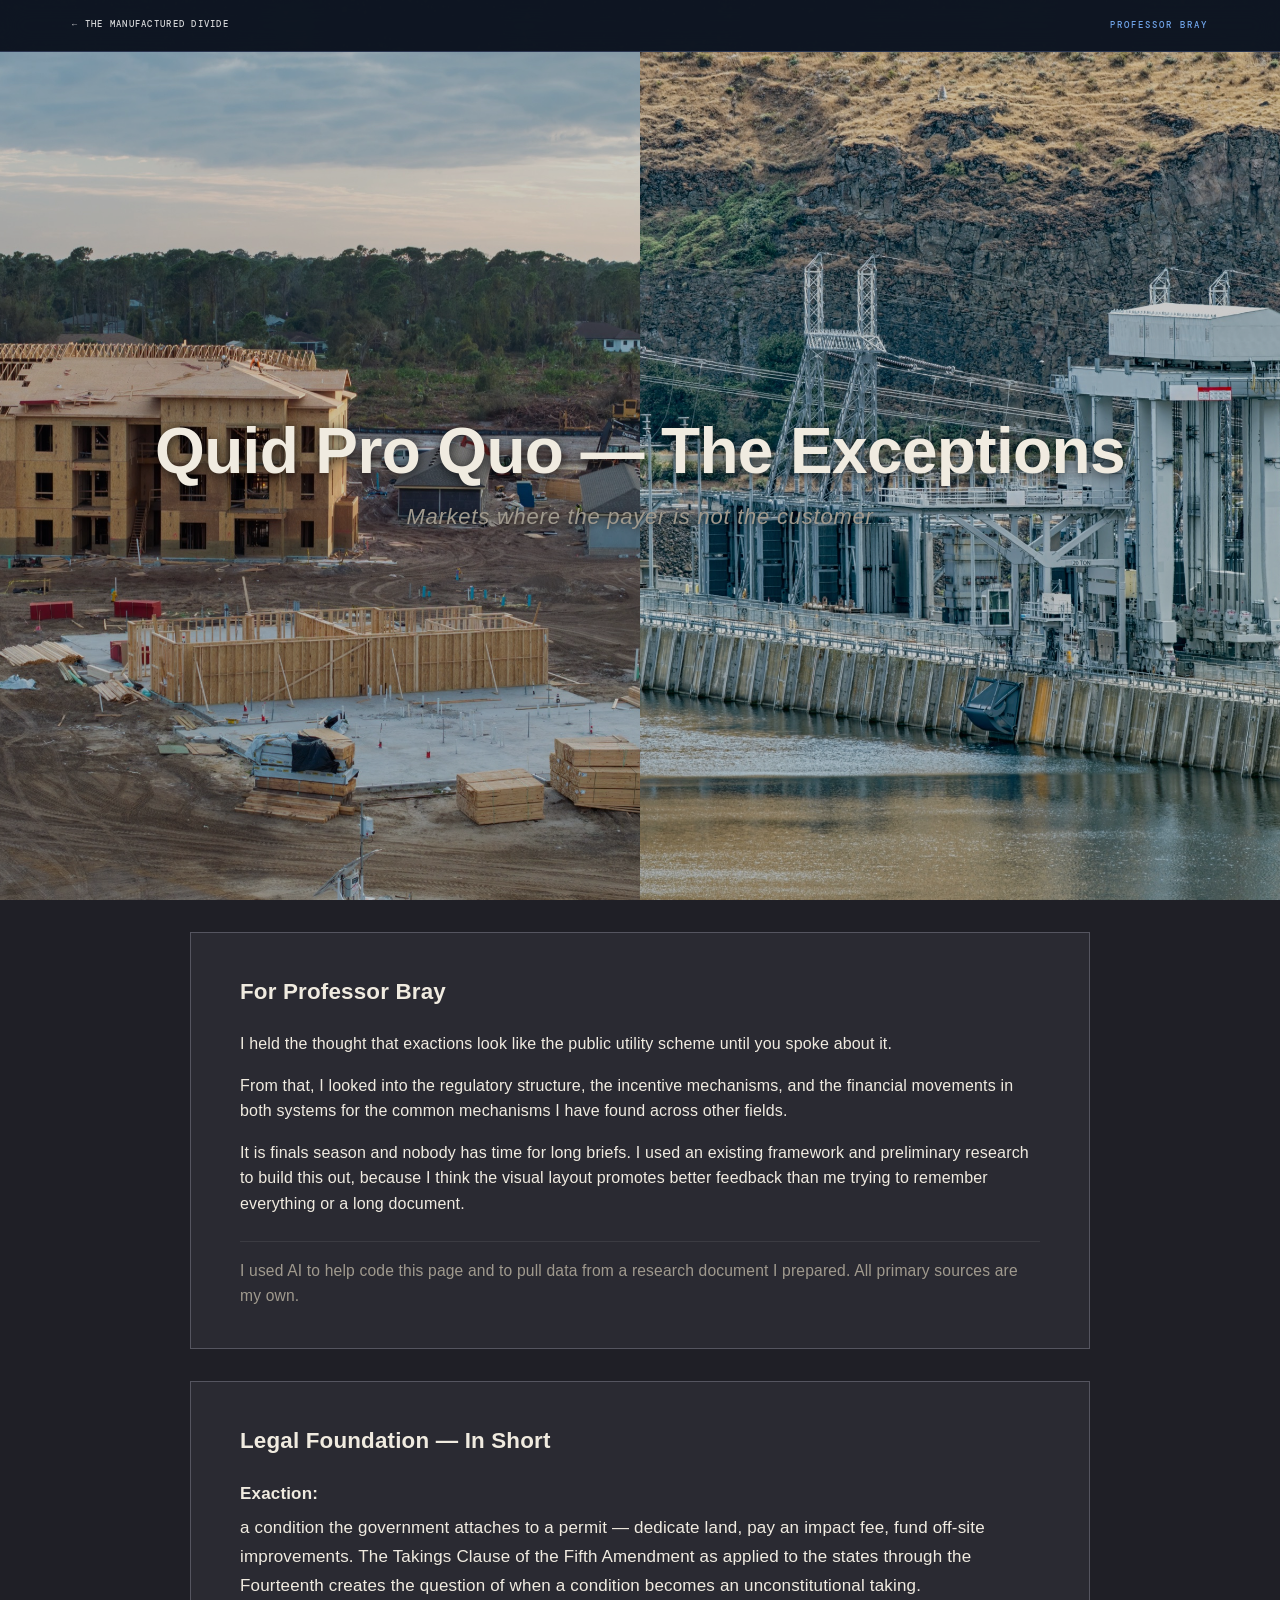
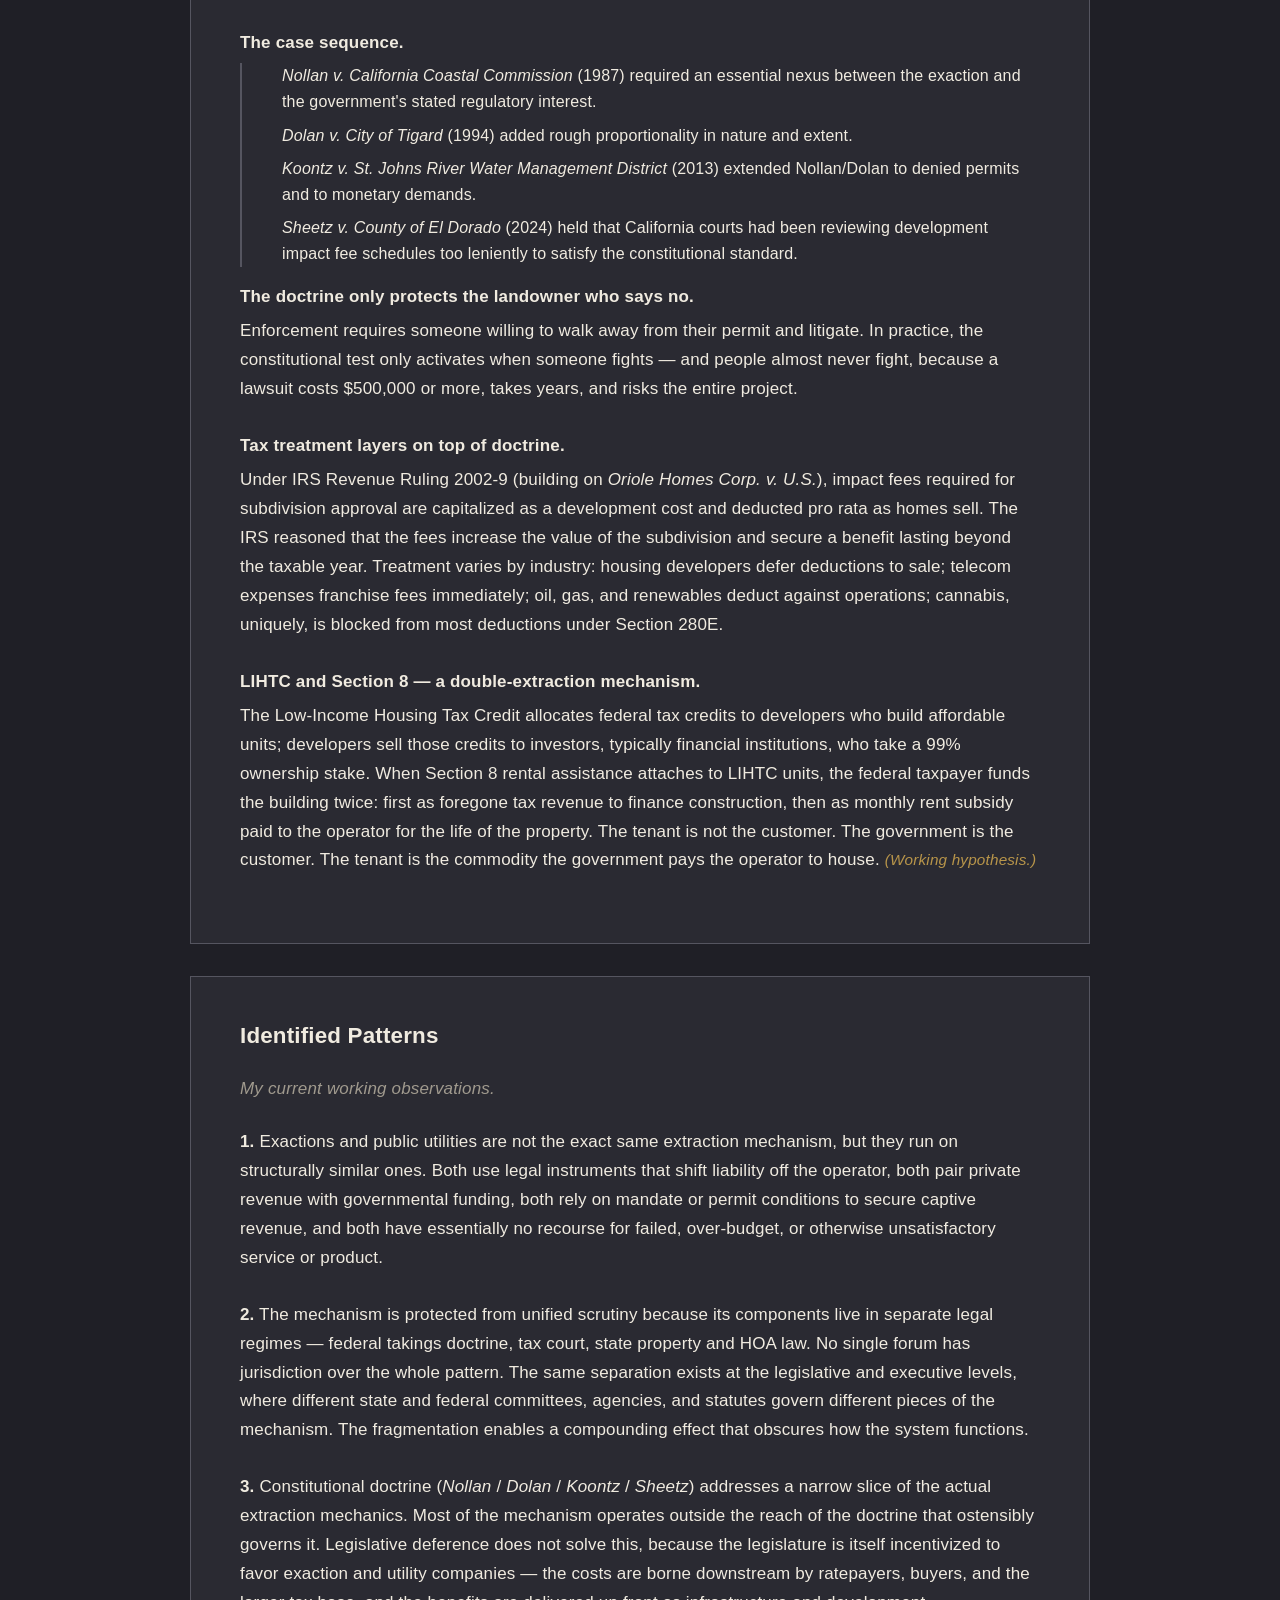
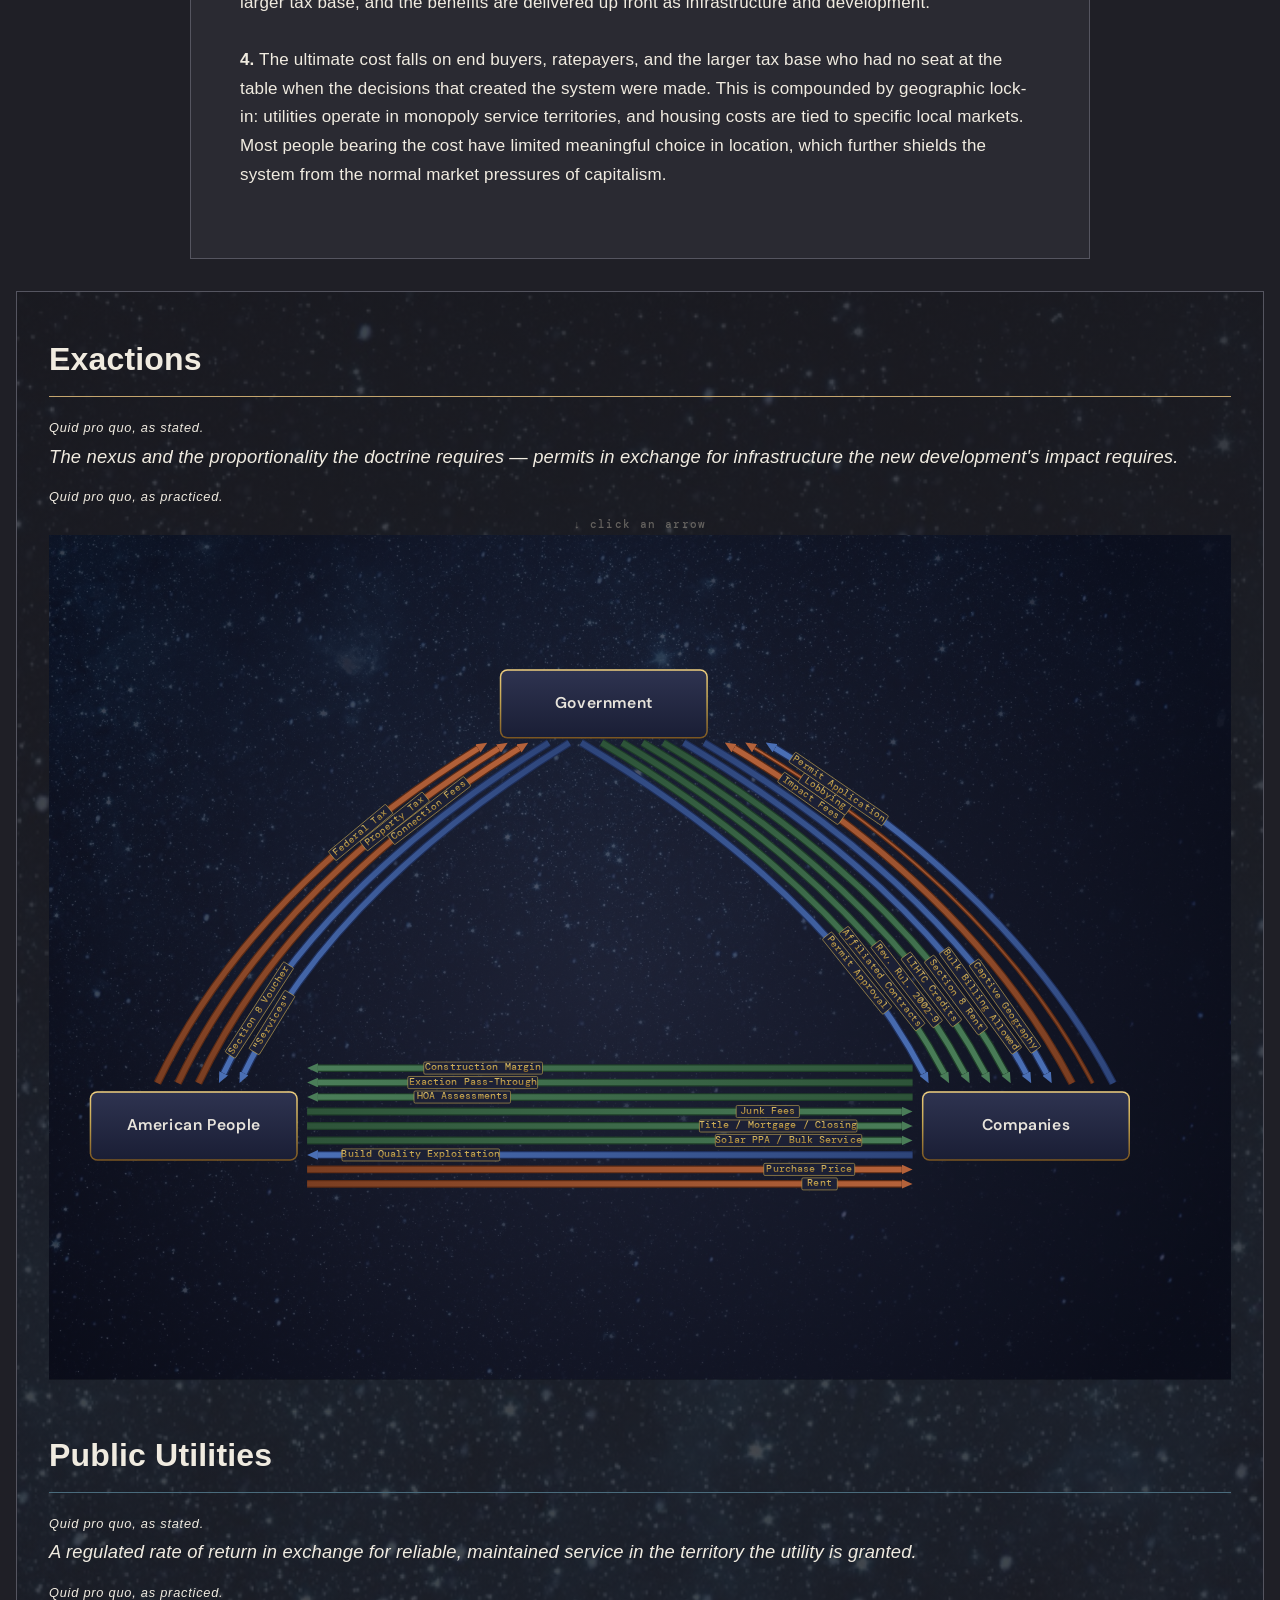
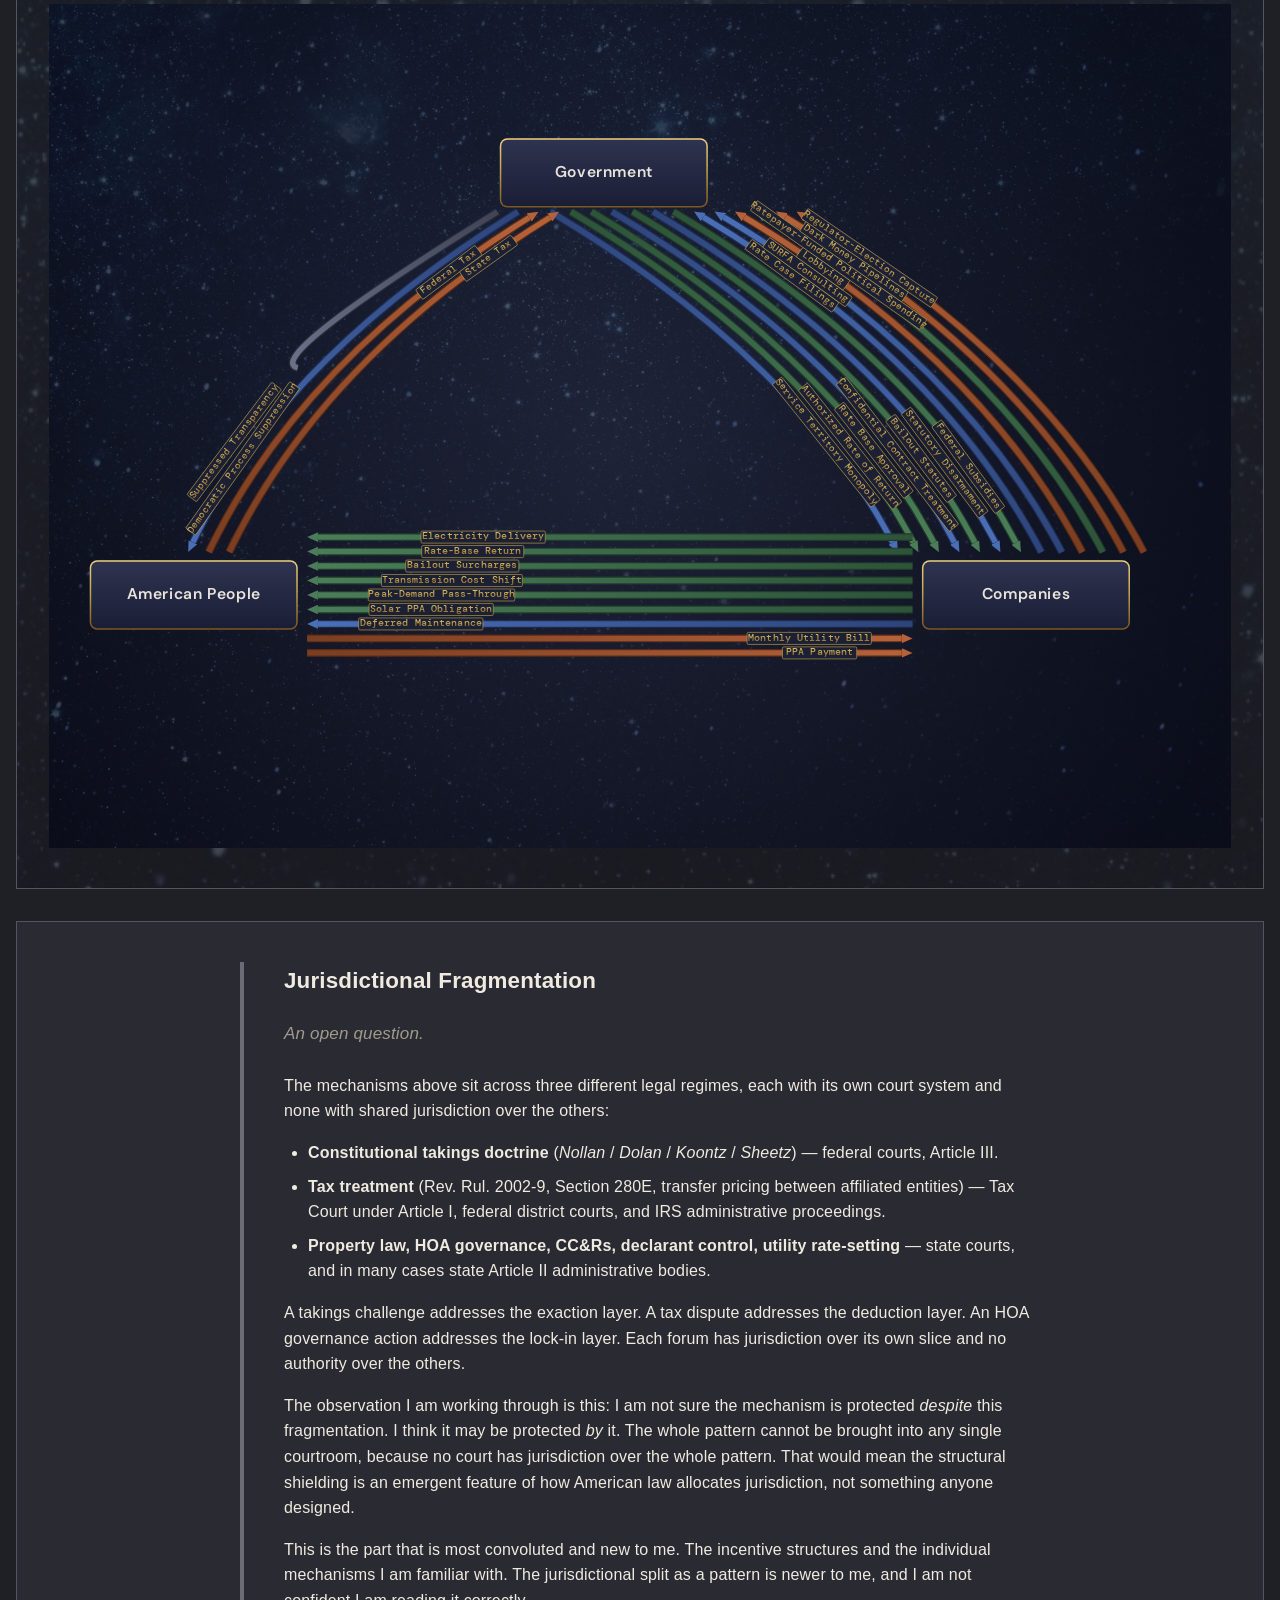
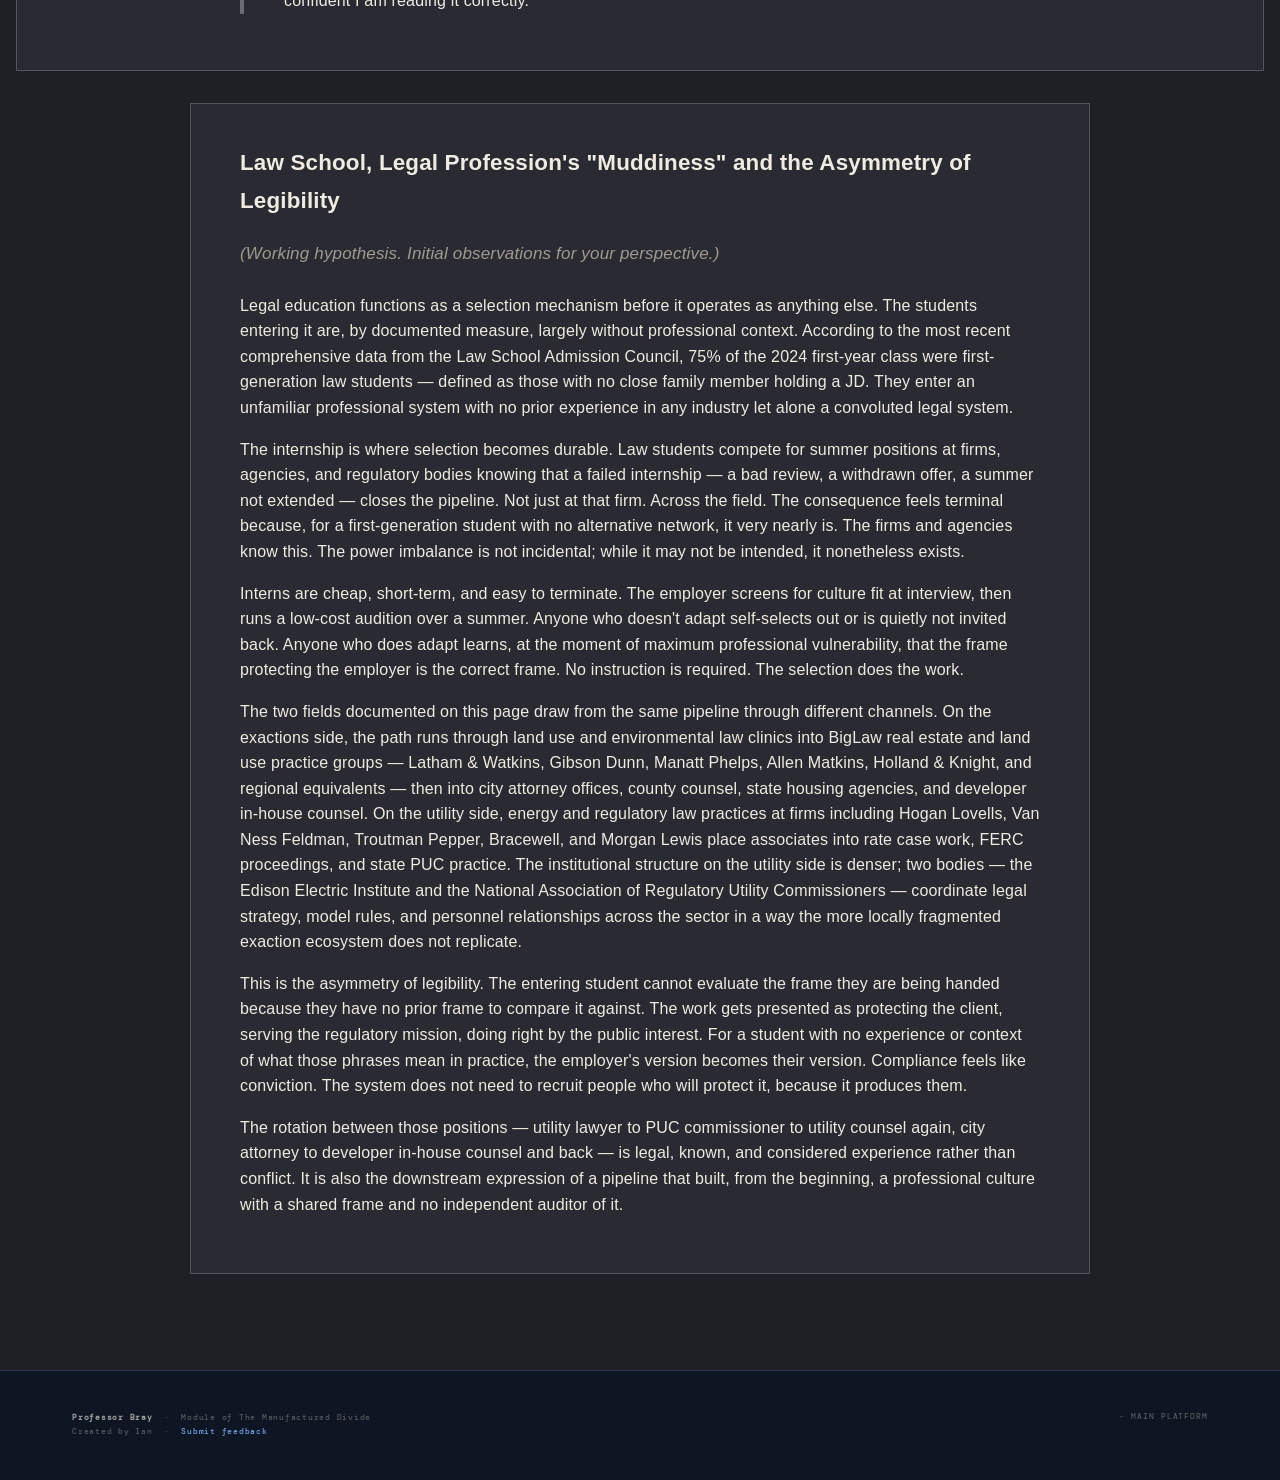
==== professor-bray/index.html @ 2cbbb6ec "Add click hint label and fade-in animation on panel reveal" ====
<!DOCTYPE html>
<html lang="en">
<head>
<meta charset="UTF-8">
<meta name="viewport" content="width=device-width, initial-scale=1.0">
<title>Professor Bray — The Manufactured Divide</title>
<link href="https://fonts.googleapis.com/css2?family=Playfair+Display:ital,wght@0,700;0,900;1,700&family=Cormorant+Garamond:ital,wght@0,300;0,400;1,300;1,400;1,500&family=DM+Mono:wght@400;500&family=DM+Sans:wght@300;400;500;600&display=swap" rel="stylesheet">
<style>
:root {
  --bg-dark:     #0f1623;
  --border-dark: #2a3550;
  --bg-light:    #f4f1ec;
  --ink-dark:    #e8e4dc;
  --ink-dark-2:  rgba(232,228,220,0.65);
  --ink-dark-3:  rgba(232,228,220,0.32);
  --ink:         #1c1f2e;
  --ink-3:       #7a7e8a;
  --acc-lt:      #6fa3e8;
  --accent:      #2d5fa6;
  --sans:        'DM Sans', sans-serif;
  --serif:       'Playfair Display', Georgia, serif;
  --mono:        'DM Mono', monospace;

  /* Page */
  --bg-page: #1F1F26;
  --bg-panel: #2A2A32;
  --border-scaffold: #555560;

  /* Typography */
  --text-body: #F0EBE0;
  --text-muted: #A09A8E;

  /* Stream accents */
  --accent-exaction: #C4A56E;
  --accent-utility: #4A6B7C;

  /* Flag colors */
  --flag-hypothesis: #B8954A;
  --flag-research: #8B4A3C;

  /* Hero overlay */
  --hero-overlay: rgba(0, 0, 0, 0.20);
}
*, *::before, *::after { box-sizing: border-box; margin: 0; padding: 0; }
html { scroll-behavior: smooth; }
body { background: var(--bg-light); color: var(--ink); font-family: var(--sans); font-size: 17px; line-height: 1.65; overflow-x: hidden; }
body {
  background-color: var(--bg-page);
  background-image:
    linear-gradient(rgba(31,31,38,0.88), rgba(31,31,38,0.88)),
    url('../assets/bg-site.jpeg');
  background-size: cover;
  background-position: center top;
  background-attachment: fixed;
  color: var(--text-body);
  font-family: -apple-system, BlinkMacSystemFont, "Segoe UI", "Helvetica Neue", Arial, sans-serif;
  line-height: 1.7;
  letter-spacing: 0.01em;
  font-weight: 450;
}

nav {
  position: fixed; top: 0; left: 0; right: 0; z-index: 900;
  height: 52px; background: rgba(15,22,35,0.97);
  backdrop-filter: blur(12px); border-bottom: 1px solid var(--border-dark);
  display: flex; align-items: center;
}
.nav-inner {
  width: 100%; max-width: 1200px; margin: 0 auto; padding: 0 2rem;
  display: flex; align-items: center; justify-content: space-between; gap: 1rem;
}
.nav-back {
  font-family: var(--mono); font-size: 8.5px; letter-spacing: 0.15em;
  text-transform: uppercase; color: rgba(255,255,255,0.82); text-decoration: none;
  transition: color 0.2s; white-space: nowrap; flex-shrink: 0;
}
.nav-back:hover { color: var(--ink-dark); }
.nav-brand {
  font-family: var(--mono); font-size: 9px; letter-spacing: 0.22em;
  text-transform: uppercase; color: var(--acc-lt); white-space: nowrap;
}

footer { background: var(--bg-dark); border-top: 1px solid var(--border-dark); padding: 2.5rem 0; }
.footer-inner {
  max-width: 1200px; margin: 0 auto; padding: 0 2rem;
  display: flex; justify-content: space-between; align-items: flex-start;
  flex-wrap: wrap; gap: 1.5rem;
}
.footer-left p { font-family: var(--mono); font-size: 7.5px; color: var(--ink-dark-3); letter-spacing: 0.1em; line-height: 1.9; }
.footer-left strong { color: var(--ink-dark-2); }
.footer-left a { color: var(--acc-lt); text-decoration: none; }
.footer-left a:hover { text-decoration: underline; }
.footer-right { display: flex; gap: 1.5rem; flex-wrap: wrap; }
.footer-link { font-family: var(--mono); font-size: 7.5px; letter-spacing: 0.12em; text-transform: uppercase; color: var(--ink-dark-3); text-decoration: none; transition: color 0.18s; }
.footer-link:hover { color: var(--ink-dark); }

/* ── HERO ── */
.hero { width: 100%; margin-top: 52px; }
.hero-split { display: flex; flex-direction: row; height: calc(100vh - 52px); position: relative; }
.hero-half {
  flex: 1; position: relative;
  display: flex; align-items: center; justify-content: center;
  overflow: hidden; background-size: cover; background-position: center;
}
.hero-half::before {
  content: ''; position: absolute; inset: 0;
  background: var(--hero-overlay); z-index: 1;
}
.hero-half--exaction { background-image: url('reference/Exaction-web.jpeg'); }
.hero-half--utility  { background-image: url('reference/Utility-web.jpeg'); }
.hero-label {
  position: relative; z-index: 2;
  font-family: var(--serif); font-size: clamp(4rem, 8vw, 7rem);
  font-weight: 700; color: var(--text-body);
  text-shadow: 0 2px 8px rgba(0, 0, 0, 0.6);
}
@media (max-width: 768px) {
  .hero-split { flex-direction: column; height: auto; }
  .hero-half  { height: 50vh; }
  .hero-title-overlay { top: 25%; transform: translateY(-50%); }
  .hero-main-title { font-size: clamp(1.75rem, 7vw, 3rem); }
  .hero-tagline { font-size: 1rem; }
}
.hero-title-overlay {
  position: absolute; top: 50%; left: 0; right: 0;
  transform: translateY(-50%); z-index: 10;
  text-align: center; padding: 0 2rem;
  pointer-events: none;
}
.hero-main-title {
  font-family: -apple-system, BlinkMacSystemFont, "Segoe UI", "Helvetica Neue", Arial, sans-serif;
  font-size: clamp(2.5rem, 5vw, 4.5rem);
  font-weight: 800; color: var(--text-body);
  text-shadow: 0 2px 12px rgba(0,0,0,0.75);
  letter-spacing: -0.01em; line-height: 1.1;
}
.hero-tagline {
  font-style: italic;
  font-size: clamp(1rem, 2vw, 1.375rem);
  color: var(--text-muted);
  letter-spacing: 0.035em; font-weight: 400;
  margin-top: 0.75rem;
  text-shadow: 0 1px 6px rgba(0,0,0,0.6);
}

/* ── PANELS ── */
.panels { padding: 2rem 1rem 4rem; }
.panel {
  max-width: 900px; margin: 0 auto 2rem;
  background: var(--bg-panel); border: 1px solid var(--border-scaffold);
  padding: 2.5rem 2rem;
}
.panel--wide { max-width: 1400px; }
#diagram {
  background-image:
    linear-gradient(rgba(31,31,38,0.82), rgba(31,31,38,0.82)),
    url('../assets/bg-site.jpeg');
  background-size: cover;
  background-position: center;
}
#law-school-split { max-width: 1100px; }
.panel-title {
  font-family: -apple-system, BlinkMacSystemFont, "Segoe UI", "Helvetica Neue", Arial, sans-serif;
  font-size: 1.4rem; font-weight: 700;
  color: var(--text-body); margin-bottom: 1.25rem; text-align: left;
}
.panel-subtitle {
  font-family: -apple-system, BlinkMacSystemFont, "Segoe UI", "Helvetica Neue", Arial, sans-serif;
  font-size: 1.1rem; font-weight: 700;
  color: var(--text-body); margin-bottom: 1rem; text-align: left;
}
.panel-body {
  font-family: var(--sans); font-style: italic;
  color: var(--text-muted); font-size: 0.95rem;
}
.diagram-split { display: flex; flex-direction: column; gap: 2rem; }
.diagram-placeholder {
  flex: 1; border: 1px solid var(--border-scaffold);
  background: rgba(255,255,255,0.03);
  padding: 3rem 1rem;
  display: flex; flex-direction: column;
  align-items: center; justify-content: center;
  text-align: center; gap: 0.75rem;
}
.diagram-label {
  font-family: var(--mono); font-size: 0.8rem;
  letter-spacing: 0.12em; text-transform: uppercase; color: var(--text-muted);
}
.law-split { display: flex; gap: 1.5rem; }
.law-sub-panel { flex: 1; border: 1px solid var(--border-scaffold); padding: 1.5rem; }
.panel-p {
  color: var(--text-body); font-size: 1rem;
  line-height: 1.6; margin-bottom: 1rem;
}
.panel-disclosure {
  color: var(--text-muted); font-size: 0.92em;
  line-height: 1.6; margin-top: 1.5rem;
  padding-top: 1rem; border-top: 1px solid rgba(255, 255, 255, 0.08);
}
.case-sequence {
  margin: 0 0 1rem 1.5rem;
  padding-left: 1rem;
  border-left: 2px solid var(--border-scaffold);
}
.case-sequence p {
  color: var(--text-body); font-size: 1rem;
  line-height: 1.6; margin-bottom: 0.5rem;
}
.case-sequence p:last-child { margin-bottom: 0; }
.hypothesis-flag { color: var(--flag-hypothesis); font-style: italic; font-size: 0.9em; }
#legal-short strong, #working-thesis strong, #jurisdictional-fragmentation strong { font-weight: 600; }
:is(#legal-short, #working-thesis) .lead-in { margin-bottom: 0.35rem; }
:is(#legal-short, #working-thesis) .continuation { margin-bottom: 1.75rem; }
.subtitle { font-style: italic; color: var(--text-muted); margin-bottom: 1.5rem; }
.numbered-point { margin-bottom: 1.75rem; }
.panel-list { margin: 0 0 1rem; padding-left: 1.5rem; list-style: disc; }
.panel-list li { color: var(--text-body); font-size: 1rem; line-height: 1.6; margin-bottom: 0.5rem; }
.panel-list li:last-child { margin-bottom: 0; }
.frag-col {
  max-width: 800px; margin: 0 auto;
  border-left: 4px solid #6B6B75; padding-left: 2.5rem;
}
:is(#bray-statement, #legal-short, #working-thesis, #law-school-combined)
  :is(.panel-title, .panel-p, .panel-disclosure, .case-sequence, .lead-in, .continuation, .subtitle, .numbered-point, .panel-list) {
  max-width: 800px;
  margin-left: auto;
  margin-right: auto;
}
#legal-short .case-sequence { padding-left: 2.5rem; }
@media (max-width: 768px) {
  .panel, .panel--wide { max-width: 100%; margin-left: 1rem; margin-right: 1rem; }
  .diagram-split, .law-split { flex-direction: column; }
}
/* ── EDGE INFO PANEL ── */
#exaction-info-panel {
  display: none;
  opacity: 0;
  transition: opacity 0.32s ease;
  margin-top: 0;
  border-top: 1px solid rgba(196,165,80,0.35);
  background: rgba(10,12,22,0.94);
}
#exaction-info-panel.visible { opacity: 1; }
.diagram-click-hint {
  font-family: var(--mono);
  font-size: 0.7rem;
  letter-spacing: 0.12em;
  color: var(--text-muted);
  text-align: center;
  padding: 0.4rem 0 0.1rem;
  opacity: 0.55;
  transition: opacity 0.4s ease;
  pointer-events: none;
}
.diagram-click-hint.hidden { opacity: 0; }
#exaction-info-tabs {
  display: flex;
  flex-wrap: wrap;
  border-bottom: 1px solid var(--border-scaffold);
  min-height: 38px;
}
.info-tab {
  font-family: var(--mono);
  font-size: 0.68rem;
  letter-spacing: 0.13em;
  text-transform: uppercase;
  color: var(--text-muted);
  background: transparent;
  border: none;
  border-right: 1px solid var(--border-scaffold);
  padding: 0.55rem 1.2rem;
  cursor: pointer;
  transition: color 0.15s, background 0.15s;
  white-space: nowrap;
}
.info-tab:hover { color: var(--text-body); background: rgba(255,255,255,0.04); }
.info-tab.active {
  color: #c4a550;
  background: rgba(196,165,80,0.07);
  box-shadow: inset 0 -2px 0 #c4a550;
}
#exaction-info-body {
  height: 240px;
  overflow-y: auto;
  padding: 1.5rem 2rem;
}
.info-body {
  color: var(--text-body);
  font-size: 0.95rem;
  line-height: 1.75;
  font-family: var(--sans);
}
/* ── DIAGRAM HEADERS ── */
.diagram-block { display: flex; flex-direction: column; }
.diagram-section-heading {
  font-family: -apple-system, BlinkMacSystemFont, "Segoe UI", "Helvetica Neue", Arial, sans-serif;
  font-size: 2rem; font-weight: 800;
  color: var(--text-body); margin-bottom: 0.6rem;
}
.diagram-section-rule {
  height: 1px; border: none; width: 100%; margin-bottom: 1.25rem;
}
.diagram-section-rule--exaction { background: var(--accent-exaction); }
.diagram-section-rule--utility  { background: var(--accent-utility); }
.diagram-hinge-label {
  font-size: 0.8rem; font-style: italic;
  letter-spacing: 0.06em; color: var(--text-body);
}
.diagram-section-subtitle {
  font-style: italic; color: var(--text-body);
  font-size: 1.15rem; line-height: 1.5;
  margin-top: 0.25rem;
}
.diagram-section-subtitle + .diagram-hinge-label { margin-top: 1rem; }
</style>
<link rel="stylesheet" href="exaction-diagram.css">
</head>
<body>

<nav>
  <div class="nav-inner">
    <a href="../index.html" class="nav-back">← The Manufactured Divide</a>
    <span class="nav-brand">Professor Bray</span>
  </div>
</nav>

<section class="hero" aria-label="Professor Bray module introduction">
  <div class="hero-split">
    <div class="hero-half hero-half--exaction"></div>
    <div class="hero-half hero-half--utility"></div>
    <div class="hero-title-overlay">
      <h1 class="hero-main-title">Quid Pro Quo — The Exceptions</h1>
      <p class="hero-tagline">Markets where the payer is not the customer</p>
    </div>
  </div>
</section>

<main class="panels">

  <section id="bray-statement" class="panel">
    <h2 class="panel-title">For Professor Bray</h2>
    <p class="panel-p">I held the thought that exactions look like the public utility scheme until you spoke about it.</p>
    <p class="panel-p">From that, I looked into the regulatory structure, the incentive mechanisms, and the financial movements in both systems for the common mechanisms I have found across other fields.</p>
    <p class="panel-p">It is finals season and nobody has time for long briefs. I used an existing framework and preliminary research to build this out, because I think the visual layout promotes better feedback than me trying to remember everything or a long document.</p>
    <p class="panel-disclosure">I used AI to help code this page and to pull data from a research document I prepared. All primary sources are my own.</p>
  </section>

  <section id="legal-short" class="panel">
    <h2 class="panel-title">Legal Foundation — In Short</h2>

    <p class="lead-in"><strong>Exaction:</strong></p>
    <p class="continuation">a condition the government attaches to a permit — dedicate land, pay an impact fee, fund off-site improvements. The Takings Clause of the Fifth Amendment as applied to the states through the Fourteenth creates the question of when a condition becomes an unconstitutional taking.</p>

    <p class="lead-in"><strong>The case sequence.</strong></p>
    <div class="case-sequence">
      <p><em>Nollan v. California Coastal Commission</em> (1987) required an essential nexus between the exaction and the government's stated regulatory interest.</p>
      <p><em>Dolan v. City of Tigard</em> (1994) added rough proportionality in nature and extent.</p>
      <p><em>Koontz v. St. Johns River Water Management District</em> (2013) extended Nollan/Dolan to denied permits and to monetary demands.</p>
      <p><em>Sheetz v. County of El Dorado</em> (2024) held that California courts had been reviewing development impact fee schedules too leniently to satisfy the constitutional standard.</p>
    </div>

    <p class="lead-in"><strong>The doctrine only protects the landowner who says no.</strong></p>
    <p class="continuation">Enforcement requires someone willing to walk away from their permit and litigate. In practice, the constitutional test only activates when someone fights — and people almost never fight, because a lawsuit costs $500,000 or more, takes years, and risks the entire project.</p>

    <p class="lead-in"><strong>Tax treatment layers on top of doctrine.</strong></p>
    <p class="continuation">Under IRS Revenue Ruling 2002-9 (building on <em>Oriole Homes Corp. v. U.S.</em>), impact fees required for subdivision approval are capitalized as a development cost and deducted pro rata as homes sell. The IRS reasoned that the fees increase the value of the subdivision and secure a benefit lasting beyond the taxable year. Treatment varies by industry: housing developers defer deductions to sale; telecom expenses franchise fees immediately; oil, gas, and renewables deduct against operations; cannabis, uniquely, is blocked from most deductions under Section 280E.</p>

    <p class="lead-in"><strong>LIHTC and Section 8 — a double-extraction mechanism.</strong></p>
    <p class="continuation">The Low-Income Housing Tax Credit allocates federal tax credits to developers who build affordable units; developers sell those credits to investors, typically financial institutions, who take a 99% ownership stake. When Section 8 rental assistance attaches to LIHTC units, the federal taxpayer funds the building twice: first as foregone tax revenue to finance construction, then as monthly rent subsidy paid to the operator for the life of the property. The tenant is not the customer. The government is the customer. The tenant is the commodity the government pays the operator to house.&nbsp;<span class="hypothesis-flag">(Working hypothesis.)</span></p>

  </section>

  <section id="working-thesis" class="panel">
    <h2 class="panel-title">Identified Patterns</h2>
    <p class="subtitle">My current working observations.</p>

    <p class="numbered-point"><strong>1.</strong> Exactions and public utilities are not the exact same extraction mechanism, but they run on structurally similar ones. Both use legal instruments that shift liability off the operator, both pair private revenue with governmental funding, both rely on mandate or permit conditions to secure captive revenue, and both have essentially no recourse for failed, over-budget, or otherwise unsatisfactory service or product.</p>

    <p class="numbered-point"><strong>2.</strong> The mechanism is protected from unified scrutiny because its components live in separate legal regimes — federal takings doctrine, tax court, state property and HOA law. No single forum has jurisdiction over the whole pattern. The same separation exists at the legislative and executive levels, where different state and federal committees, agencies, and statutes govern different pieces of the mechanism. The fragmentation enables a compounding effect that obscures how the system functions.</p>

    <p class="numbered-point"><strong>3.</strong> Constitutional doctrine (<em>Nollan</em> / <em>Dolan</em> / <em>Koontz</em> / <em>Sheetz</em>) addresses a narrow slice of the actual extraction mechanics. Most of the mechanism operates outside the reach of the doctrine that ostensibly governs it. Legislative deference does not solve this, because the legislature is itself incentivized to favor exaction and utility companies — the costs are borne downstream by ratepayers, buyers, and the larger tax base, and the benefits are delivered up front as infrastructure and development.</p>

    <p class="numbered-point"><strong>4.</strong> The ultimate cost falls on end buyers, ratepayers, and the larger tax base who had no seat at the table when the decisions that created the system were made. This is compounded by geographic lock-in: utilities operate in monopoly service territories, and housing costs are tied to specific local markets. Most people bearing the cost have limited meaningful choice in location, which further shields the system from the normal market pressures of capitalism.</p>
  </section>

  <section id="diagram" class="panel panel--wide">
    <div class="diagram-block">
      <h2 class="diagram-section-heading">Exactions</h2>
      <div class="diagram-section-rule diagram-section-rule--exaction"></div>
      <p class="diagram-hinge-label">Quid pro quo, as stated.</p>
      <p class="diagram-section-subtitle">The nexus and the proportionality the doctrine requires — permits in exchange for infrastructure the new development's impact requires.</p>
      <p class="diagram-hinge-label">Quid pro quo, as practiced.</p>
      <p id="exaction-hint" class="diagram-click-hint">↓ click an arrow</p>
      <div style="padding:0;">
        <div id="exaction-diagram-v2"></div>
        <div id="exaction-info-panel">
          <div id="exaction-info-tabs"></div>
          <div id="exaction-info-body"></div>
        </div>
      </div>
    </div>
    <div class="diagram-block" style="margin-top:3rem;">
      <h2 class="diagram-section-heading">Public Utilities</h2>
      <div class="diagram-section-rule diagram-section-rule--utility"></div>
      <p class="diagram-hinge-label">Quid pro quo, as stated.</p>
      <p class="diagram-section-subtitle">A regulated rate of return in exchange for reliable, maintained service in the territory the utility is granted.</p>
      <p class="diagram-hinge-label">Quid pro quo, as practiced.</p>
      <div id="utility-diagram"></div>
    </div>
  </section>


  <section id="jurisdictional-fragmentation" class="panel panel--wide">
    <div class="frag-col">
      <h2 class="panel-title">Jurisdictional Fragmentation</h2>
      <p class="subtitle">An open question.</p>
      <p class="panel-p">The mechanisms above sit across three different legal regimes, each with its own court system and none with shared jurisdiction over the others:</p>
      <ul class="panel-list">
        <li><strong>Constitutional takings doctrine</strong> (<em>Nollan</em> / <em>Dolan</em> / <em>Koontz</em> / <em>Sheetz</em>) — federal courts, Article III.</li>
        <li><strong>Tax treatment</strong> (Rev. Rul. 2002-9, Section 280E, transfer pricing between affiliated entities) — Tax Court under Article I, federal district courts, and IRS administrative proceedings.</li>
        <li><strong>Property law, HOA governance, CC&Rs, declarant control, utility rate-setting</strong> — state courts, and in many cases state Article II administrative bodies.</li>
      </ul>
      <p class="panel-p">A takings challenge addresses the exaction layer. A tax dispute addresses the deduction layer. An HOA governance action addresses the lock-in layer. Each forum has jurisdiction over its own slice and no authority over the others.</p>
      <p class="panel-p">The observation I am working through is this: I am not sure the mechanism is protected <em>despite</em> this fragmentation. I think it may be protected <em>by</em> it. The whole pattern cannot be brought into any single courtroom, because no court has jurisdiction over the whole pattern. That would mean the structural shielding is an emergent feature of how American law allocates jurisdiction, not something anyone designed.</p>
      <p class="panel-p">This is the part that is most convoluted and new to me. The incentive structures and the individual mechanisms I am familiar with. The jurisdictional split as a pattern is newer to me, and I am not confident I am reading it correctly.</p>
    </div>
  </section>

  <section id="law-school-combined" class="panel">
    <h2 class="panel-title">Law School, Legal Profession's "Muddiness" and the Asymmetry of Legibility</h2>
    <p class="subtitle">(Working hypothesis. Initial observations for your perspective.)</p>
    <p class="panel-p">Legal education functions as a selection mechanism before it operates as anything else. The students entering it are, by documented measure, largely without professional context. According to the most recent comprehensive data from the Law School Admission Council, 75% of the 2024 first-year class were first-generation law students — defined as those with no close family member holding a JD. They enter an unfamiliar professional system with no prior experience in any industry let alone a convoluted legal system.</p>
    <p class="panel-p">The internship is where selection becomes durable. Law students compete for summer positions at firms, agencies, and regulatory bodies knowing that a failed internship — a bad review, a withdrawn offer, a summer not extended — closes the pipeline. Not just at that firm. Across the field. The consequence feels terminal because, for a first-generation student with no alternative network, it very nearly is. The firms and agencies know this. The power imbalance is not incidental; while it may not be intended, it nonetheless exists.</p>
    <p class="panel-p">Interns are cheap, short-term, and easy to terminate. The employer screens for culture fit at interview, then runs a low-cost audition over a summer. Anyone who doesn't adapt self-selects out or is quietly not invited back. Anyone who does adapt learns, at the moment of maximum professional vulnerability, that the frame protecting the employer is the correct frame. No instruction is required. The selection does the work.</p>
    <p class="panel-p">The two fields documented on this page draw from the same pipeline through different channels. On the exactions side, the path runs through land use and environmental law clinics into BigLaw real estate and land use practice groups — Latham &amp; Watkins, Gibson Dunn, Manatt Phelps, Allen Matkins, Holland &amp; Knight, and regional equivalents — then into city attorney offices, county counsel, state housing agencies, and developer in-house counsel. On the utility side, energy and regulatory law practices at firms including Hogan Lovells, Van Ness Feldman, Troutman Pepper, Bracewell, and Morgan Lewis place associates into rate case work, FERC proceedings, and state PUC practice. The institutional structure on the utility side is denser; two bodies — the Edison Electric Institute and the National Association of Regulatory Utility Commissioners — coordinate legal strategy, model rules, and personnel relationships across the sector in a way the more locally fragmented exaction ecosystem does not replicate.</p>
    <p class="panel-p">This is the asymmetry of legibility. The entering student cannot evaluate the frame they are being handed because they have no prior frame to compare it against. The work gets presented as protecting the client, serving the regulatory mission, doing right by the public interest. For a student with no experience or context of what those phrases mean in practice, the employer's version becomes their version. Compliance feels like conviction. The system does not need to recruit people who will protect it, because it produces them.</p>
    <p class="panel-p">The rotation between those positions — utility lawyer to PUC commissioner to utility counsel again, city attorney to developer in-house counsel and back — is legal, known, and considered experience rather than conflict. It is also the downstream expression of a pipeline that built, from the beginning, a professional culture with a shared frame and no independent auditor of it.</p>
  </section>

</main>

<footer>
  <div class="footer-inner">
    <div class="footer-left">
      <p><strong>Professor Bray</strong> &nbsp;·&nbsp; Module of The Manufactured Divide</p>
      <p>Created by Ian &nbsp;·&nbsp; <a href="https://forms.gle/fLaPAhALSbHqioBa6" target="_blank" rel="noopener">Submit feedback</a></p>
    </div>
    <div class="footer-right">
      <a href="../index.html" class="footer-link">← Main Platform</a>
    </div>
  </div>
</footer>

<script src="exaction-diagram-v2.js" defer></script>
<script src="utility-diagram.js" defer></script>
</body>
</html>
---- professor-bray/exaction-diagram.css ----
#exaction-placeholder {
  padding: 1.5rem 1rem;
  align-items: stretch;
}

#exaction-diagram {
  width: 100%;
  max-width: 1200px;
  margin: 0 auto;
}

#exaction-svg {
  width: 100%;
  height: auto;
  display: block;
}

.exaction-node-rect {
  fill: var(--bg-panel);
  stroke: var(--border-scaffold);
  stroke-width: 1.5;
}

.exaction-node-label {
  font-family: -apple-system, BlinkMacSystemFont, "Segoe UI", "Helvetica Neue", Arial, sans-serif;
  font-weight: 500;
  fill: var(--text-body);
  letter-spacing: 0.01em;
}

.exaction-edges {
  pointer-events: none;
}

.exaction-edge {
  /* per-edge color and stroke-width are set inline by JS */
}

.exaction-labels {
  pointer-events: none;
}

.exaction-label-bg {
  fill: var(--bg-panel);
}

.exaction-edge-label {
  font-family: -apple-system, BlinkMacSystemFont, "Segoe UI", "Helvetica Neue", Arial, sans-serif;
  font-weight: 400;
  fill: var(--text-body);
  letter-spacing: 0.01em;
}
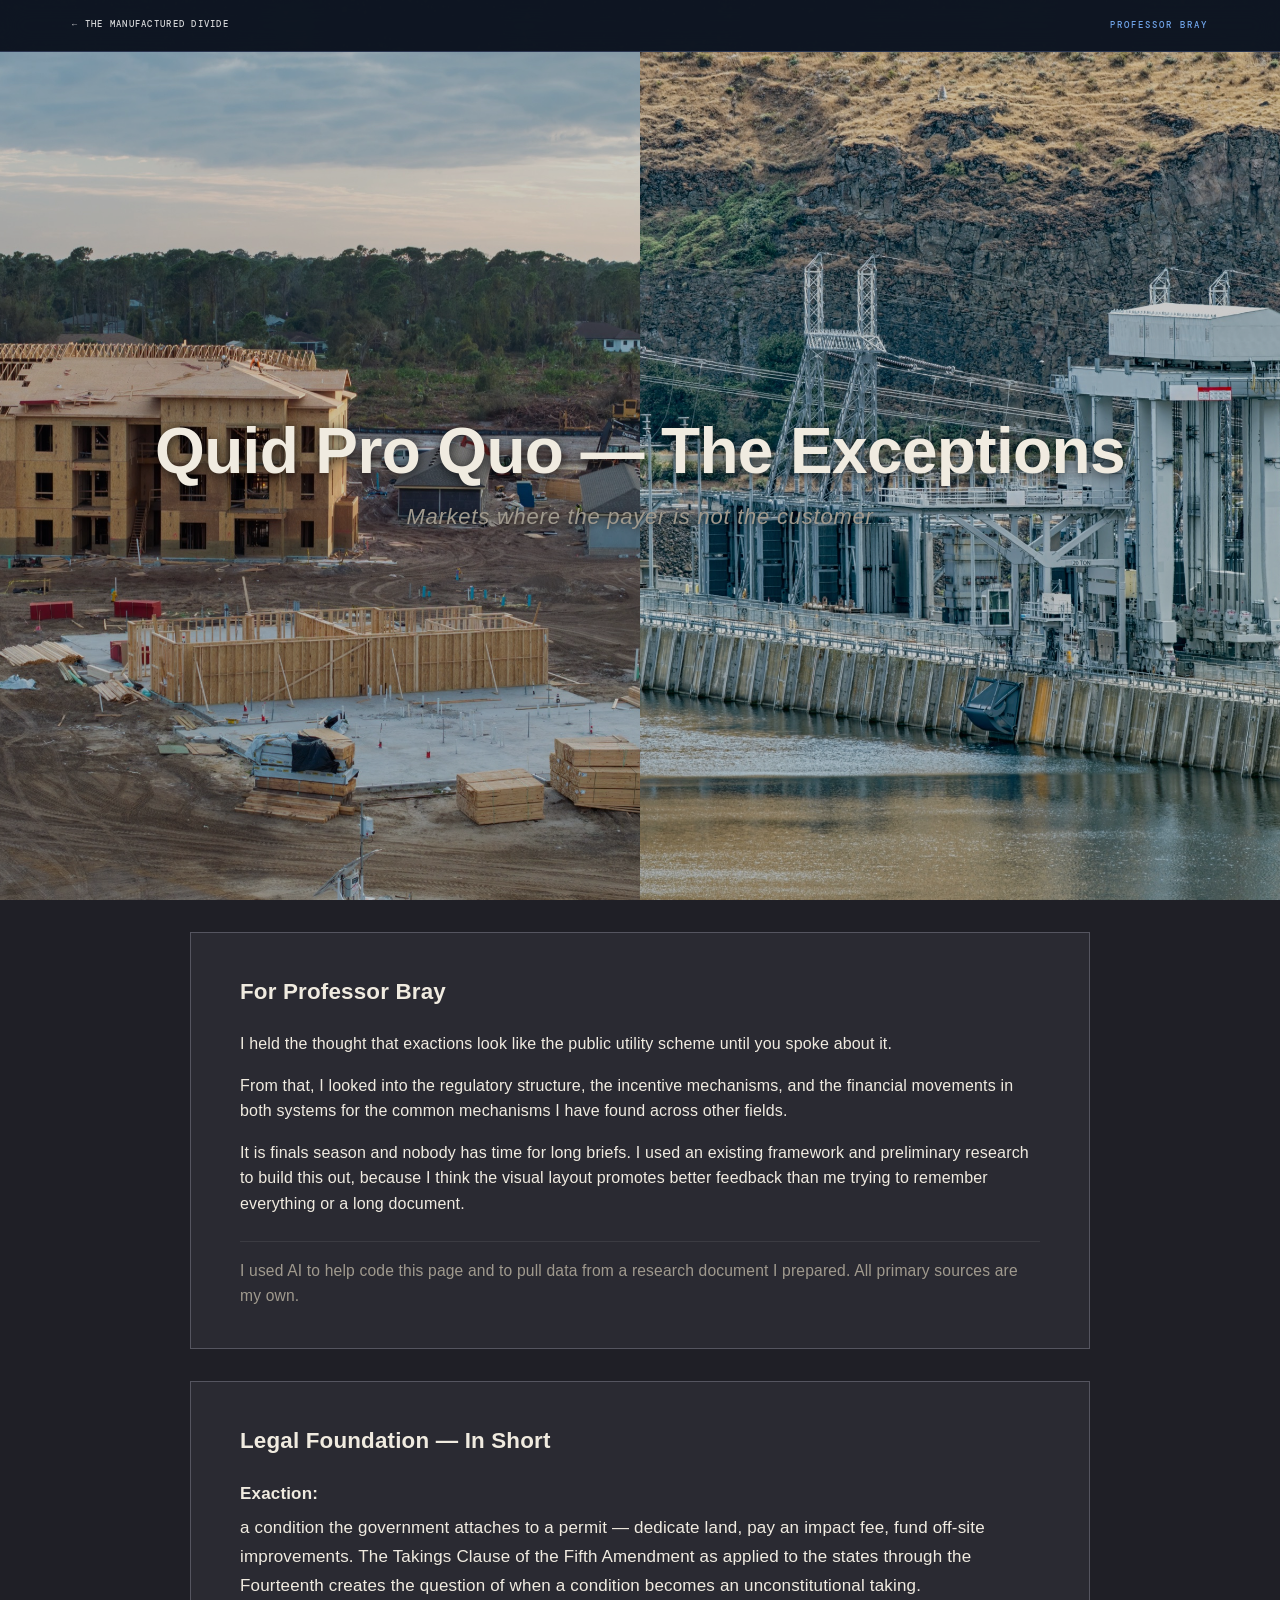
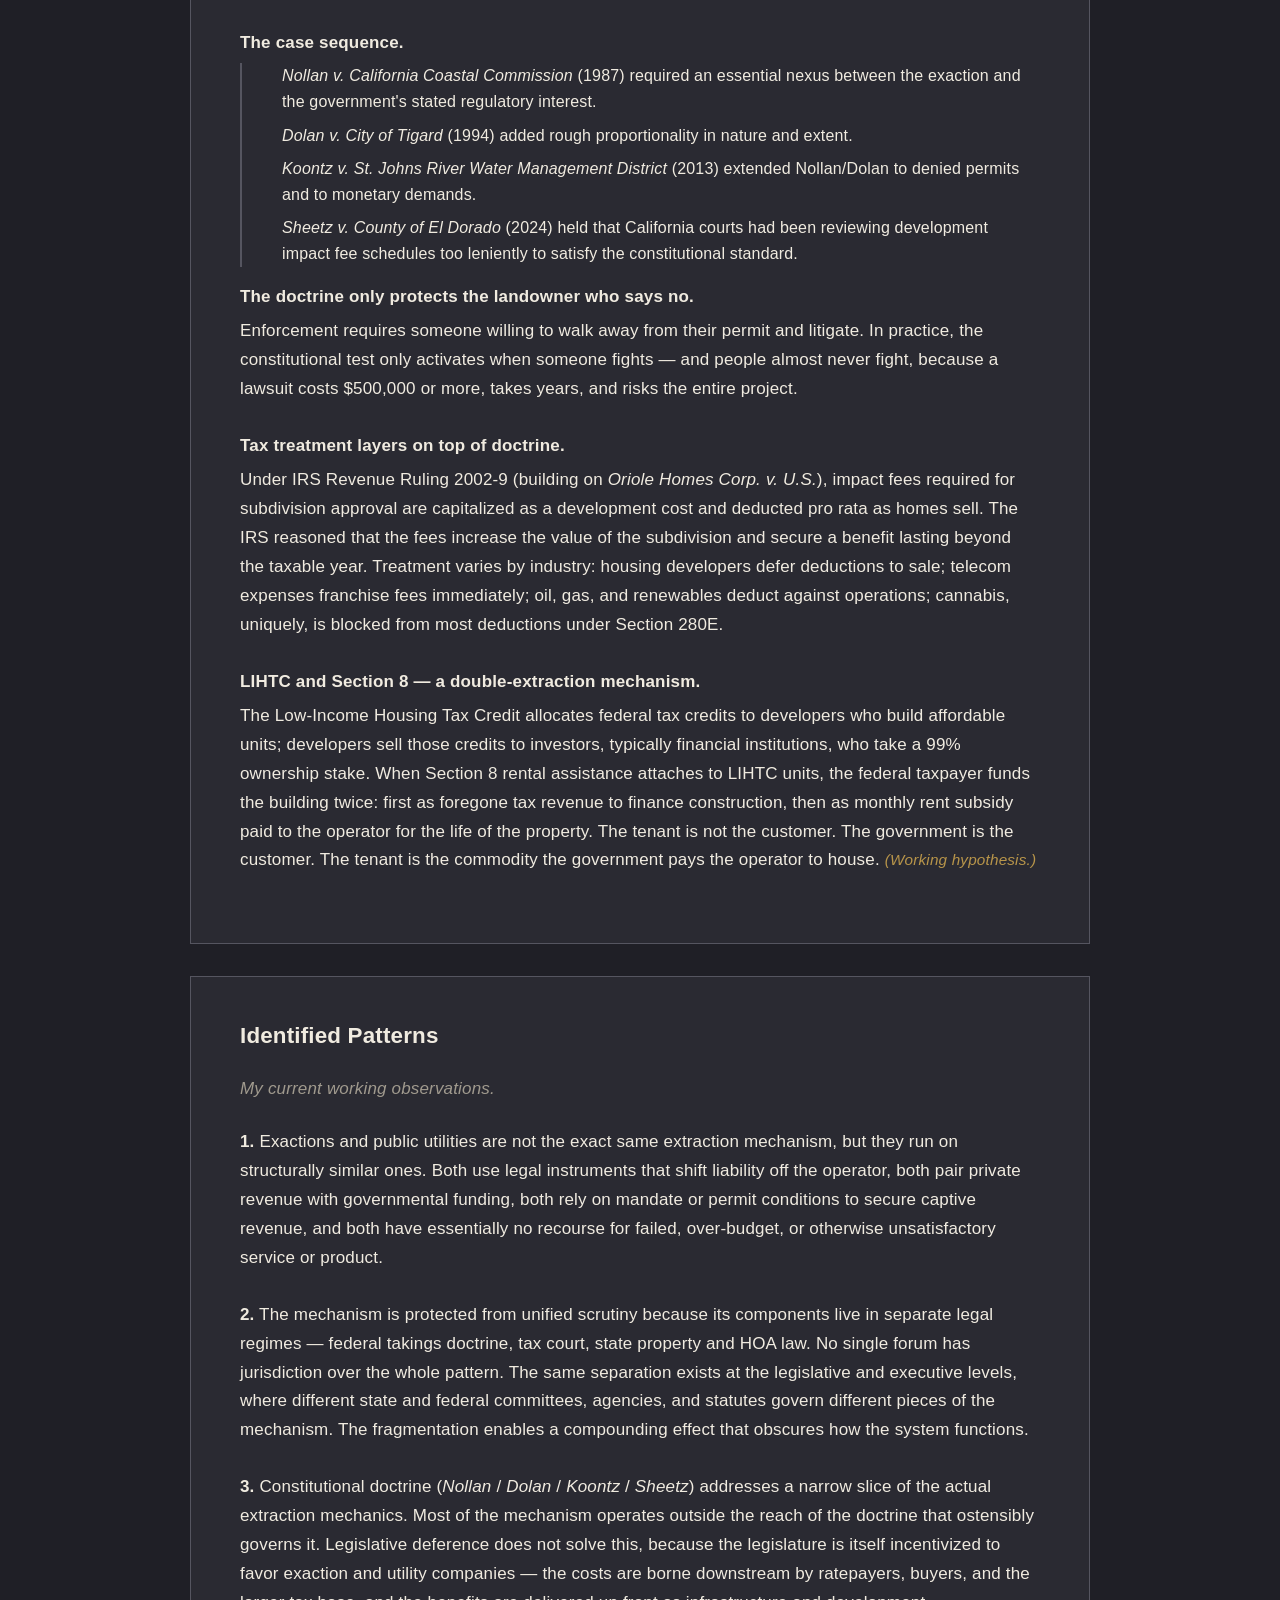
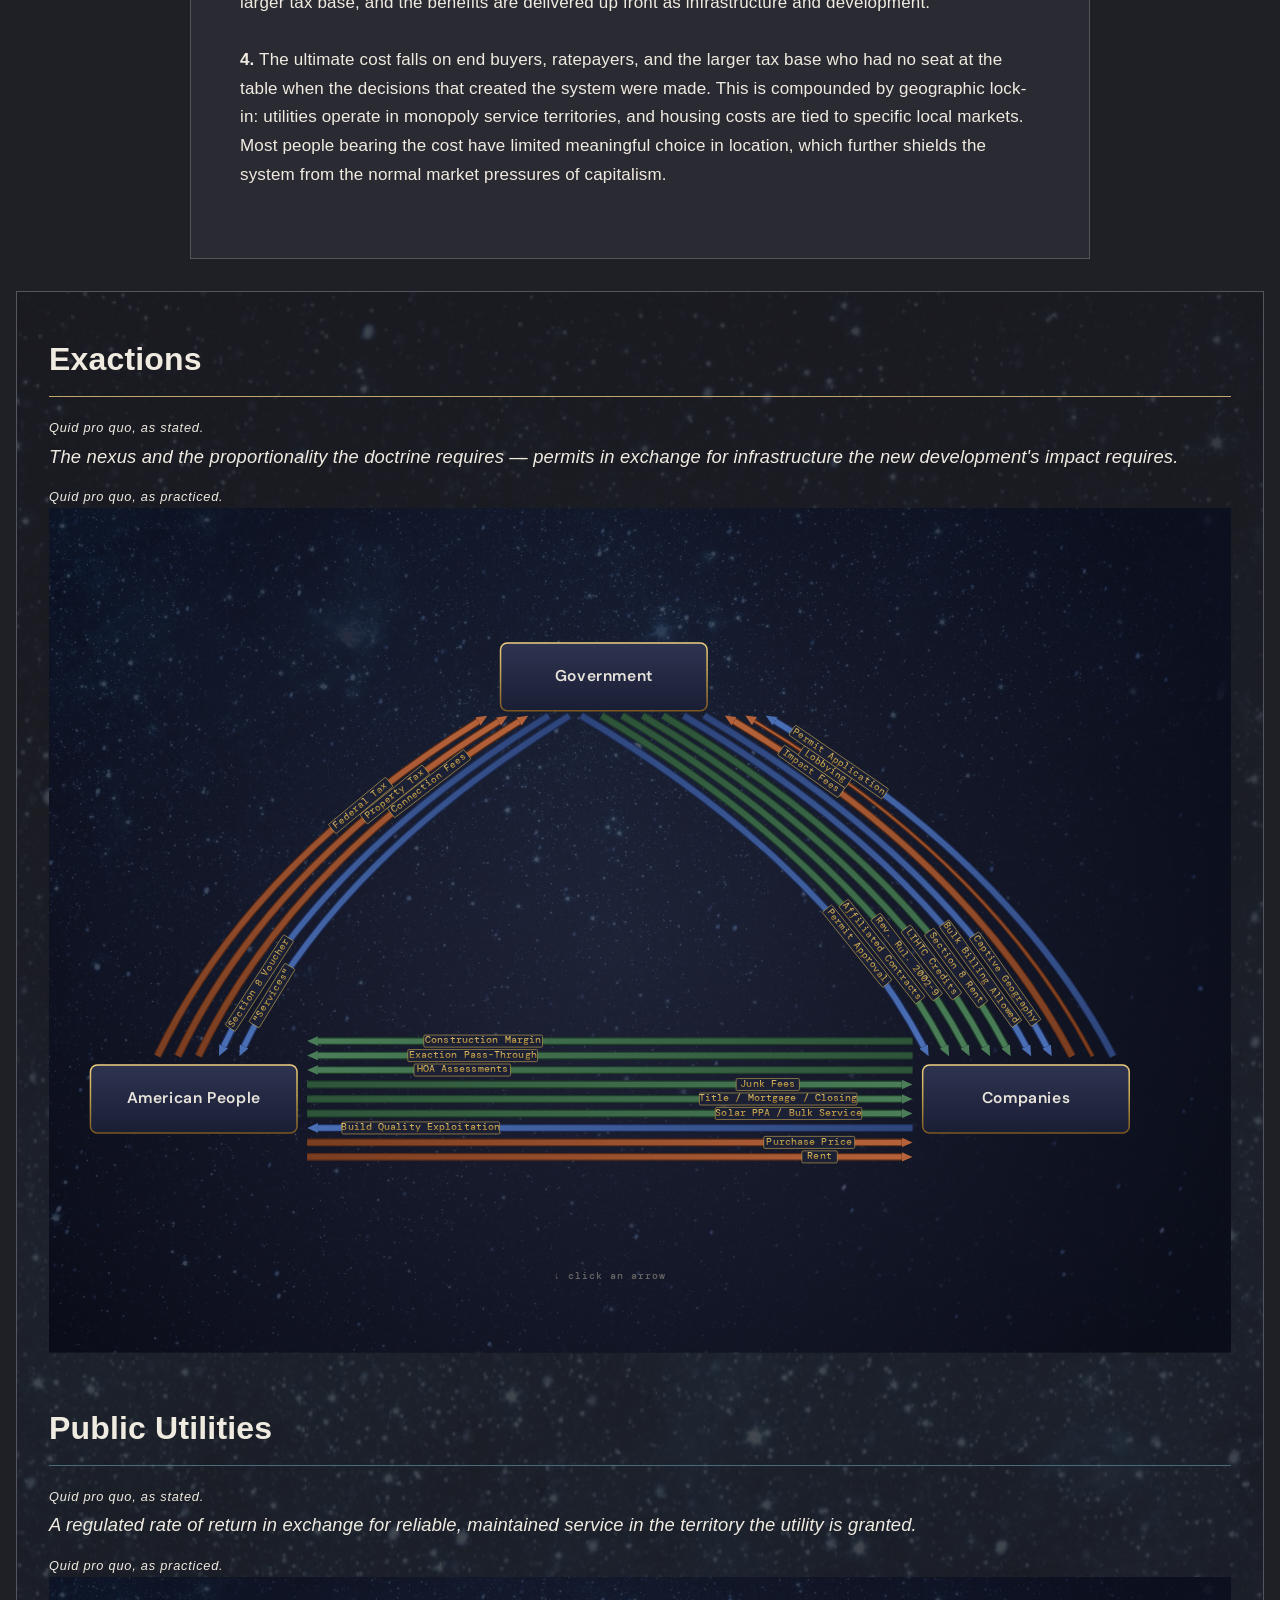
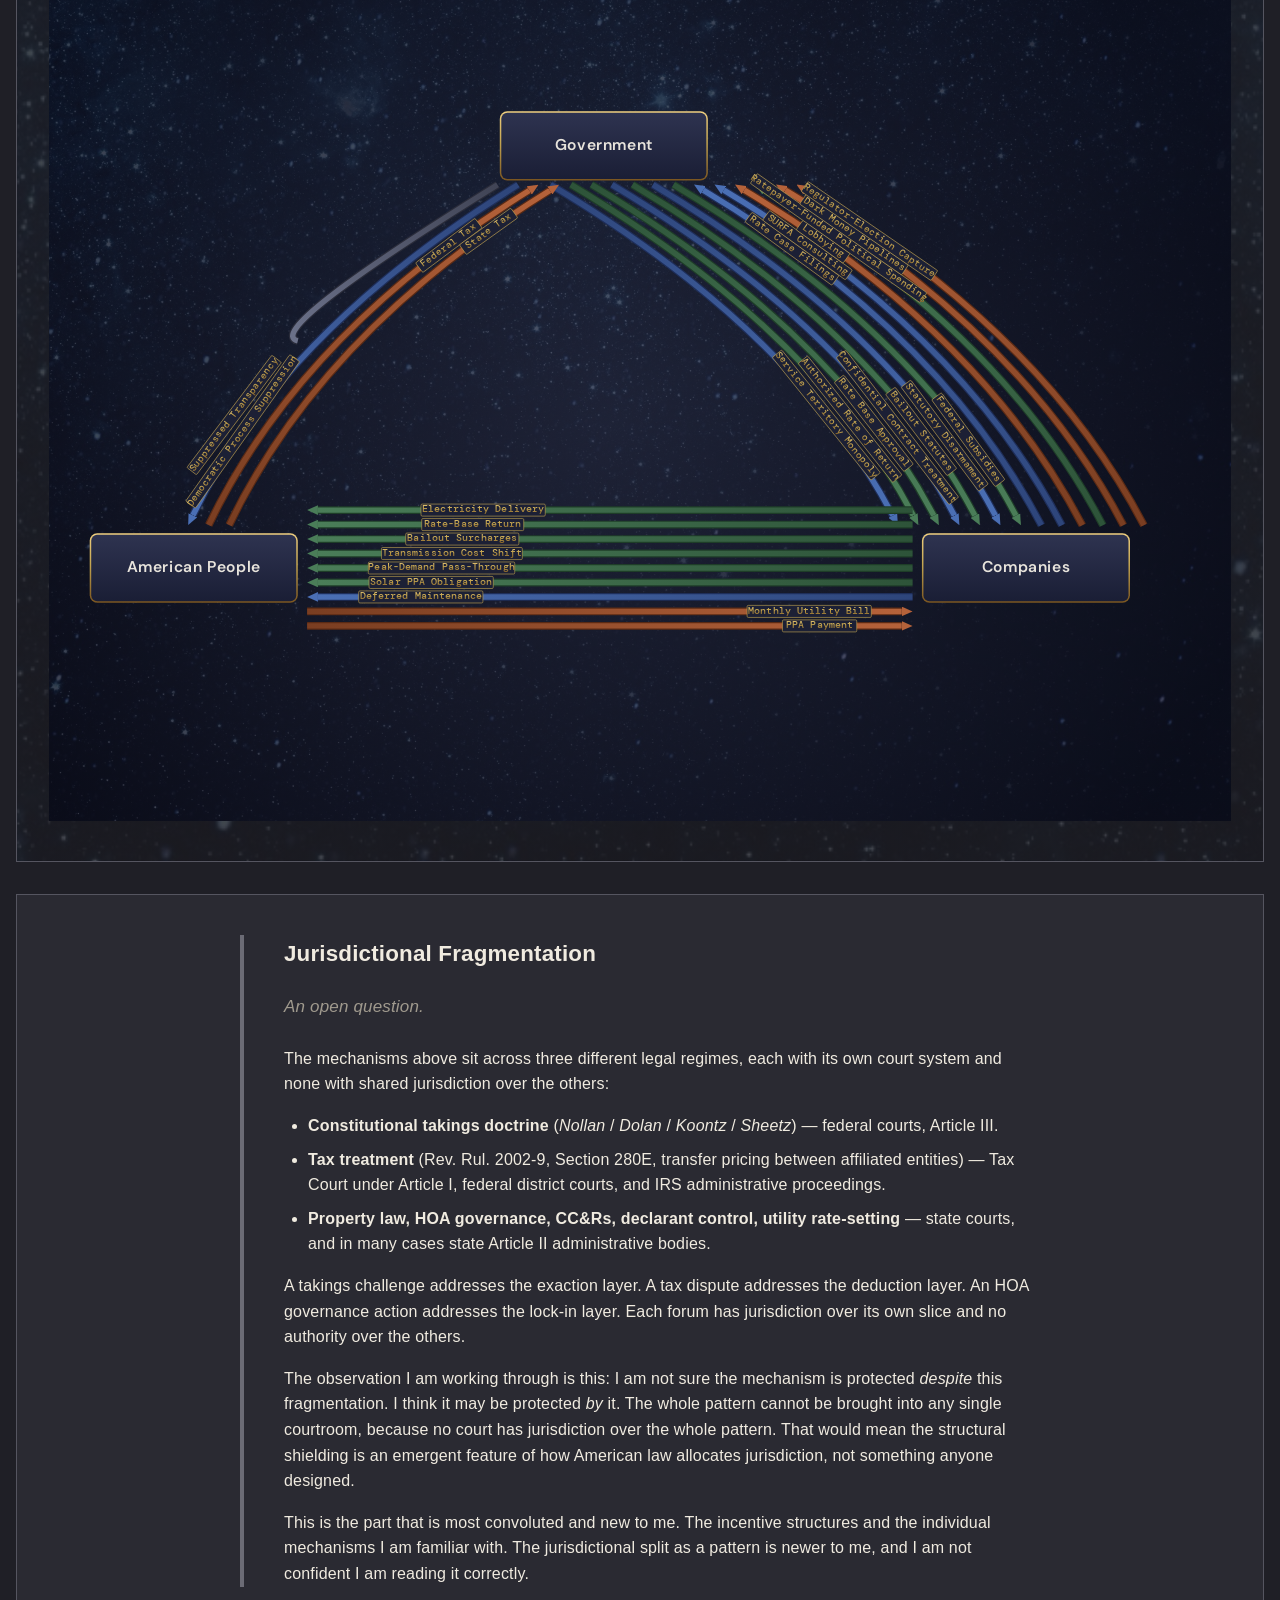
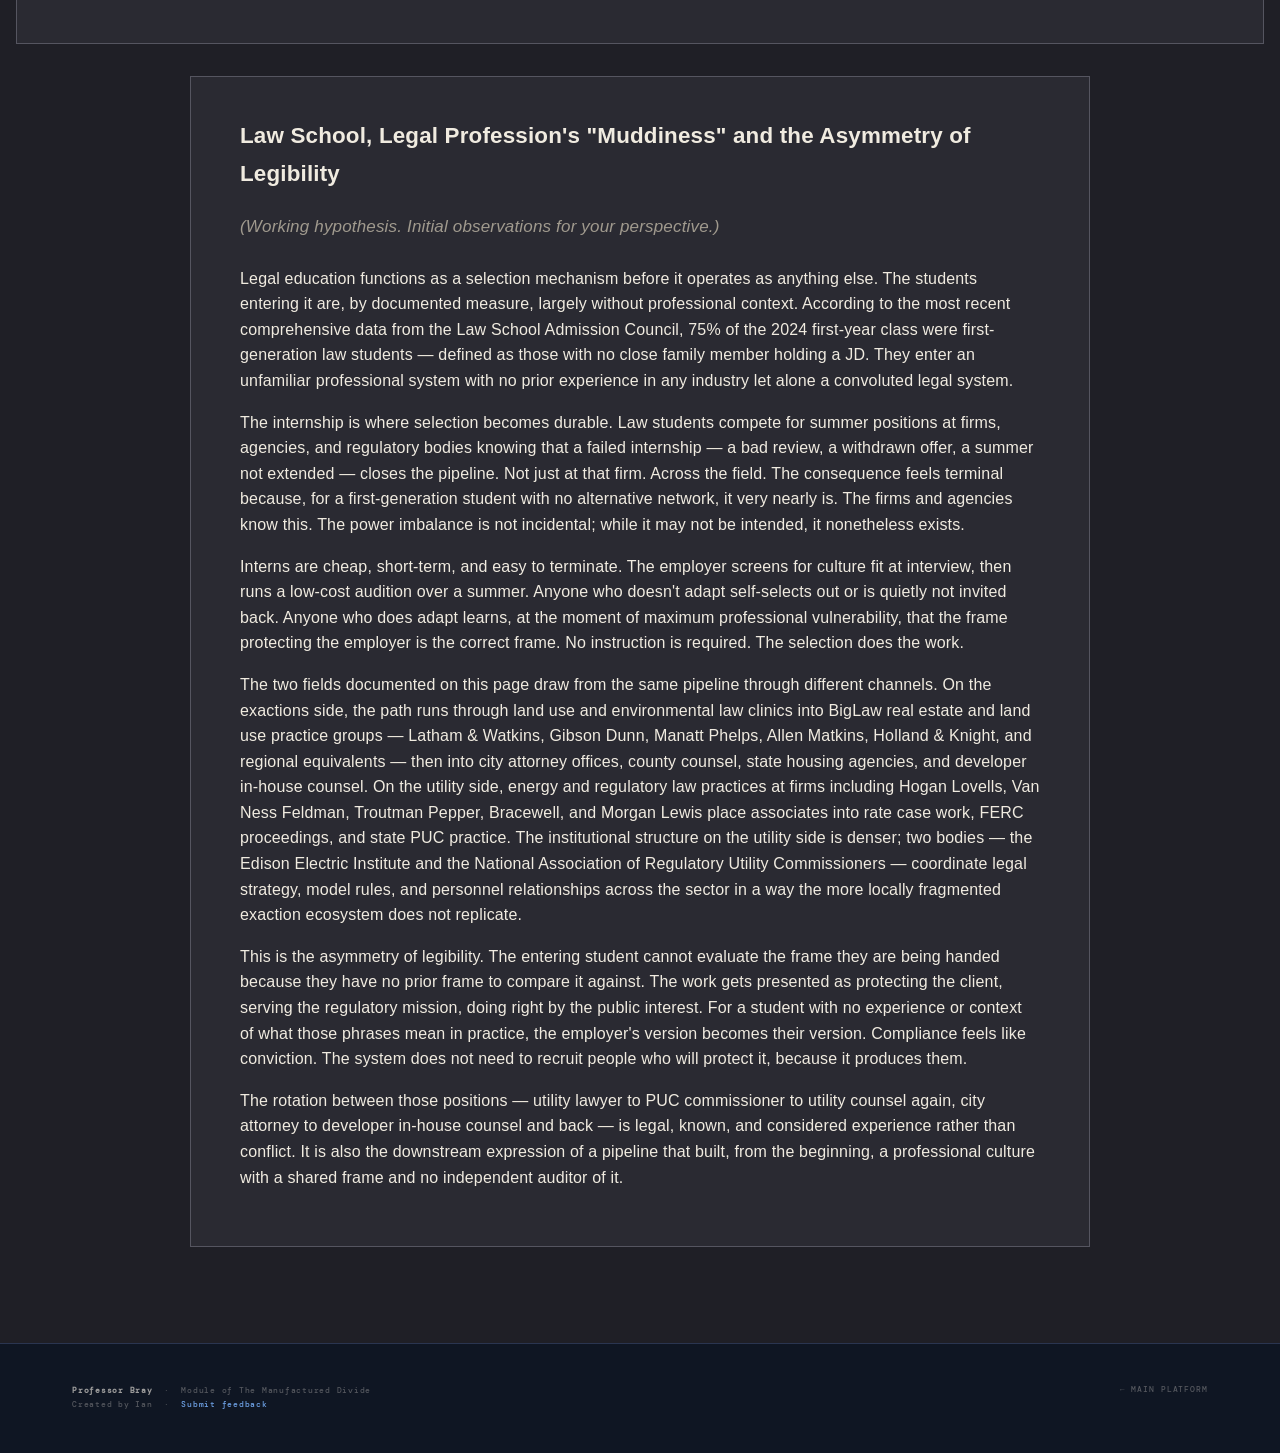
==== commit dd1ad8e4: "Move click hint inside SVG, centered between bottom nodes" ====
--- a/professor-bray/index.html
+++ b/professor-bray/index.html
@@ -390,7 +390,6 @@
       <p class="diagram-hinge-label">Quid pro quo, as stated.</p>
       <p class="diagram-section-subtitle">The nexus and the proportionality the doctrine requires — permits in exchange for infrastructure the new development's impact requires.</p>
       <p class="diagram-hinge-label">Quid pro quo, as practiced.</p>
-      <p id="exaction-hint" class="diagram-click-hint">↓ click an arrow</p>
       <div style="padding:0;">
         <div id="exaction-diagram-v2"></div>
         <div id="exaction-info-panel">
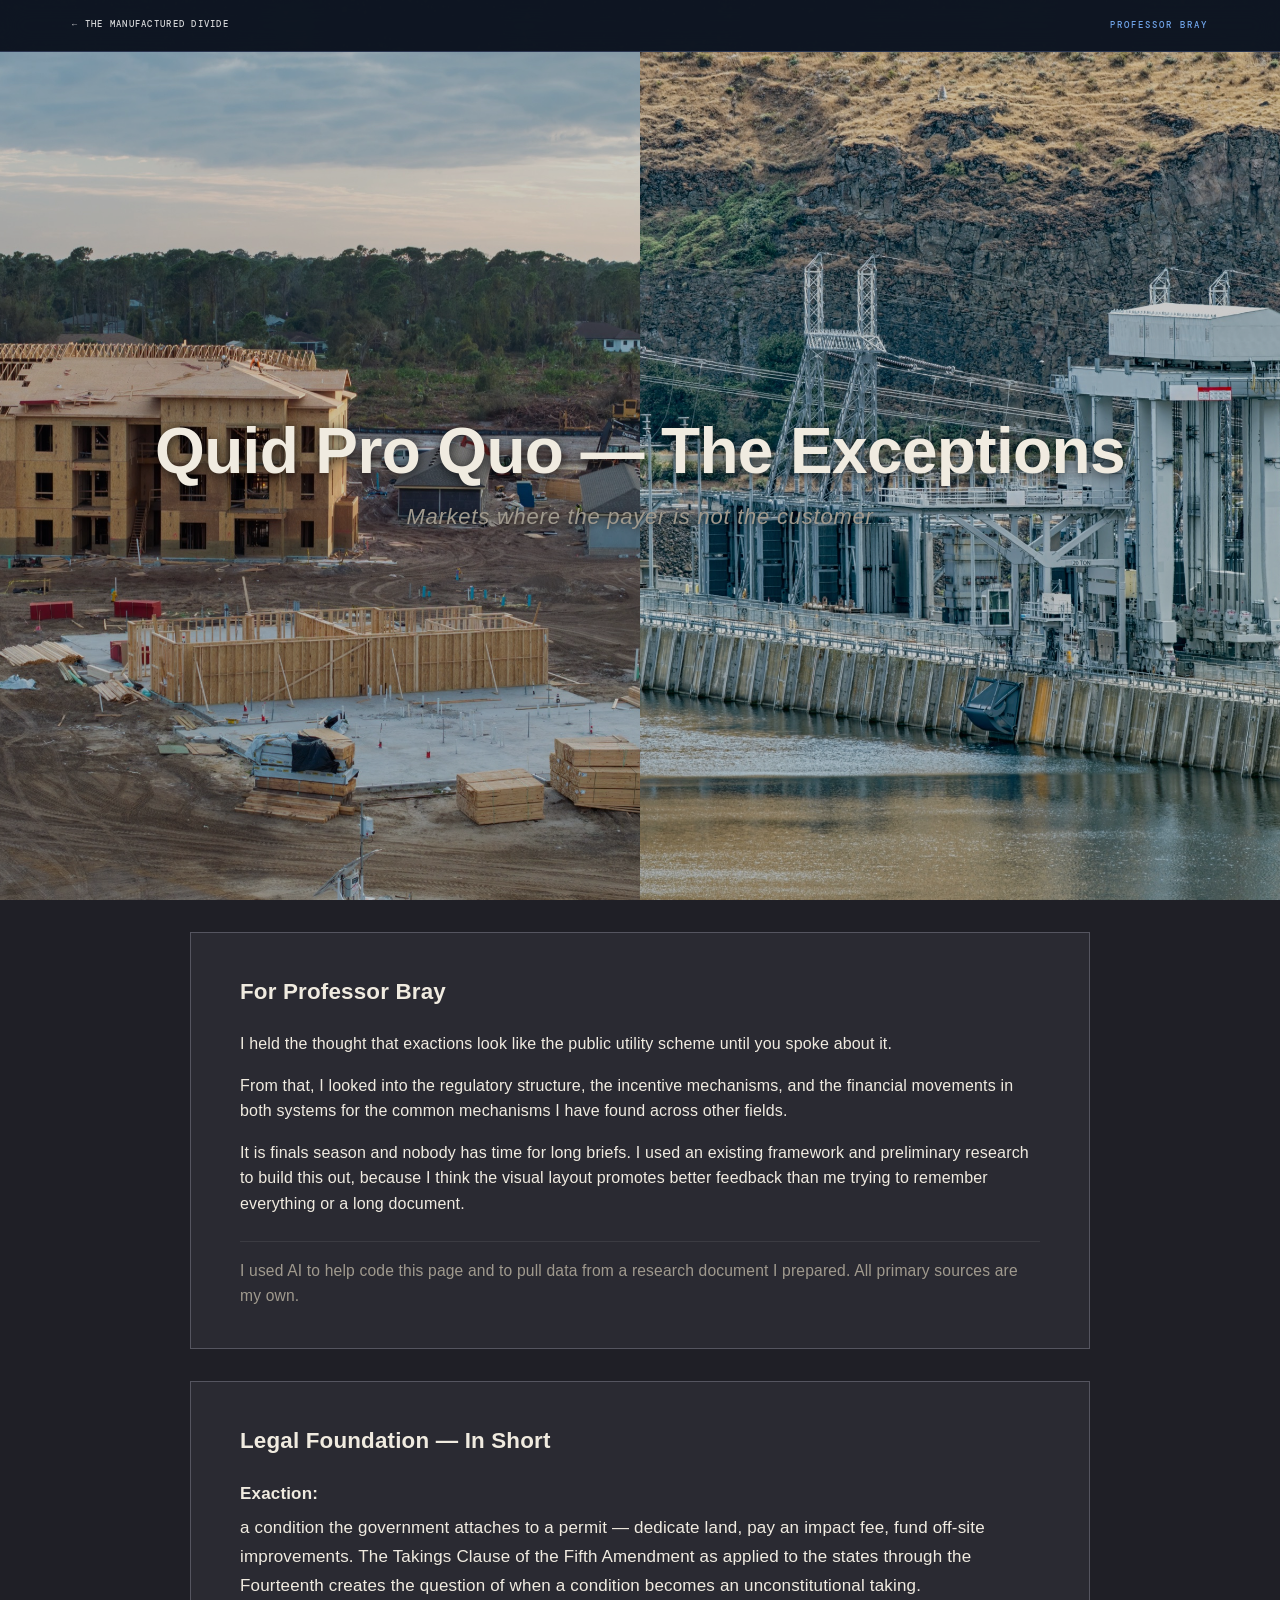
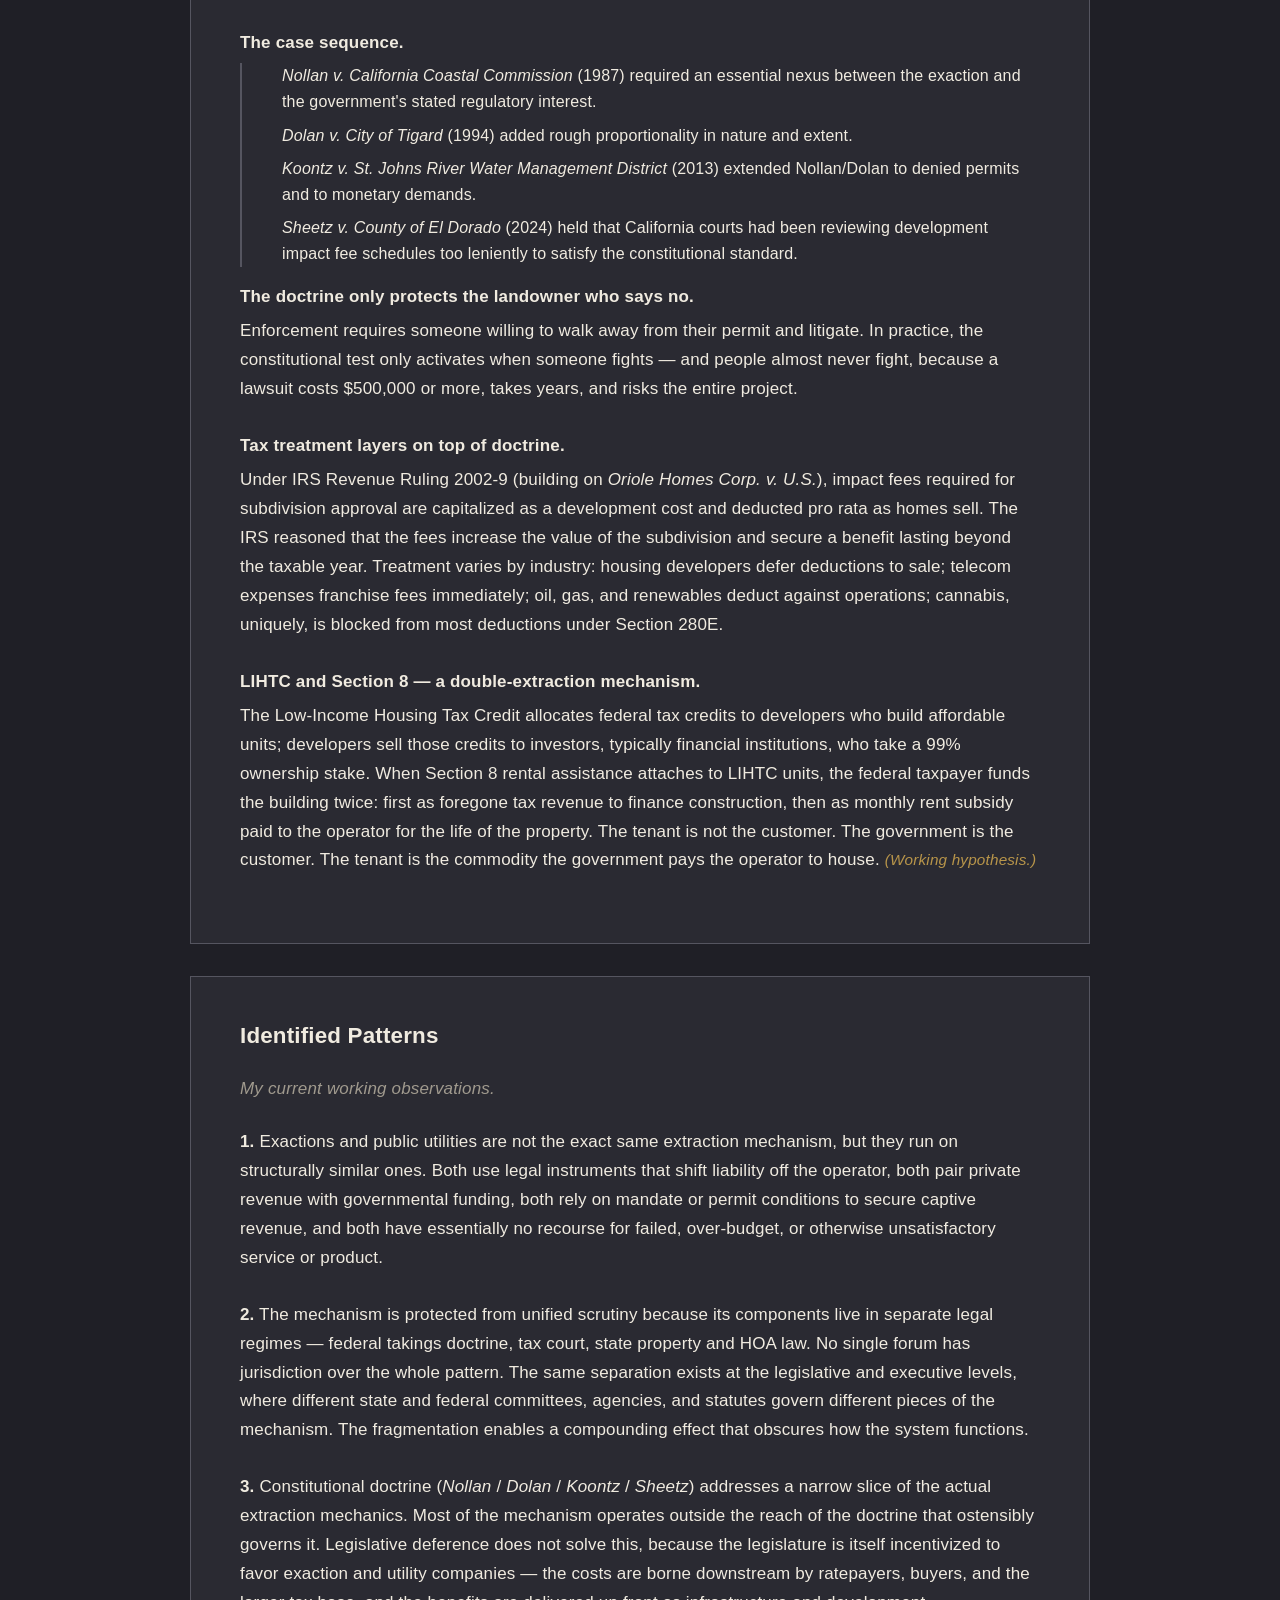
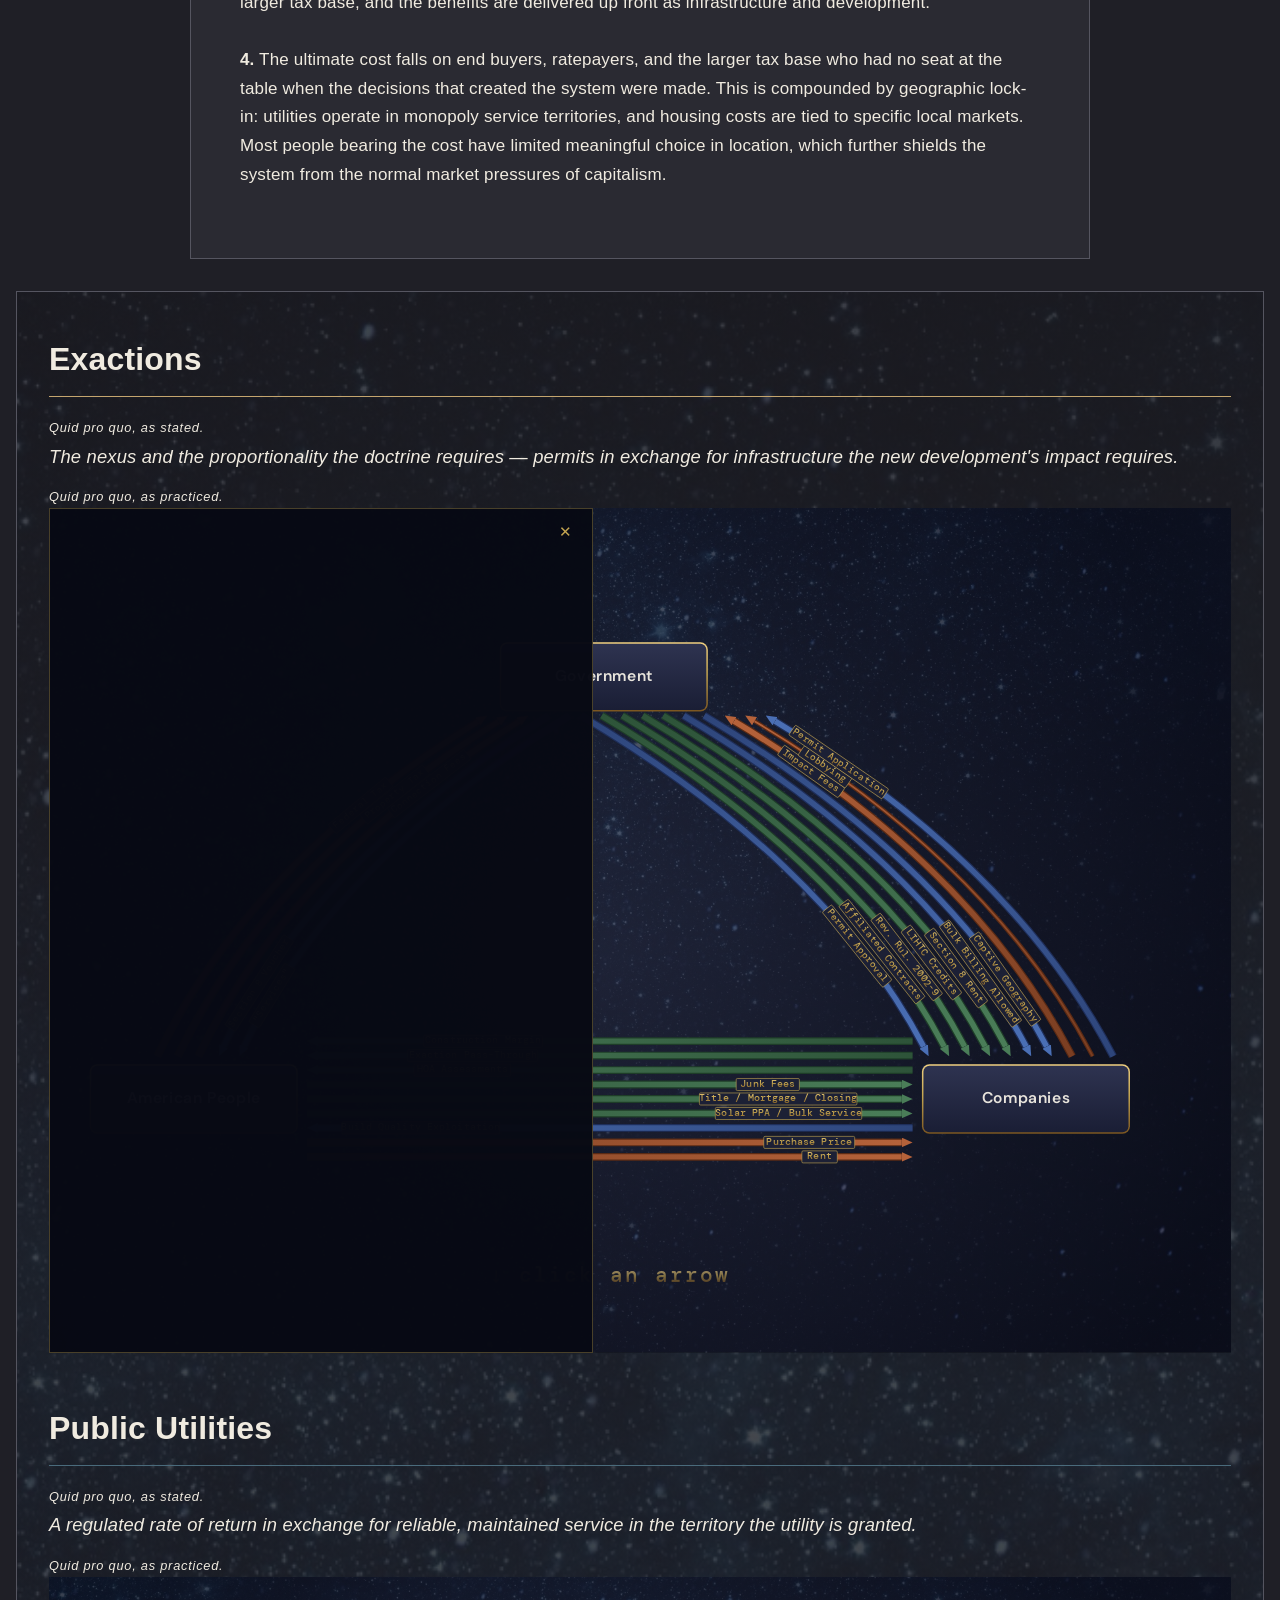
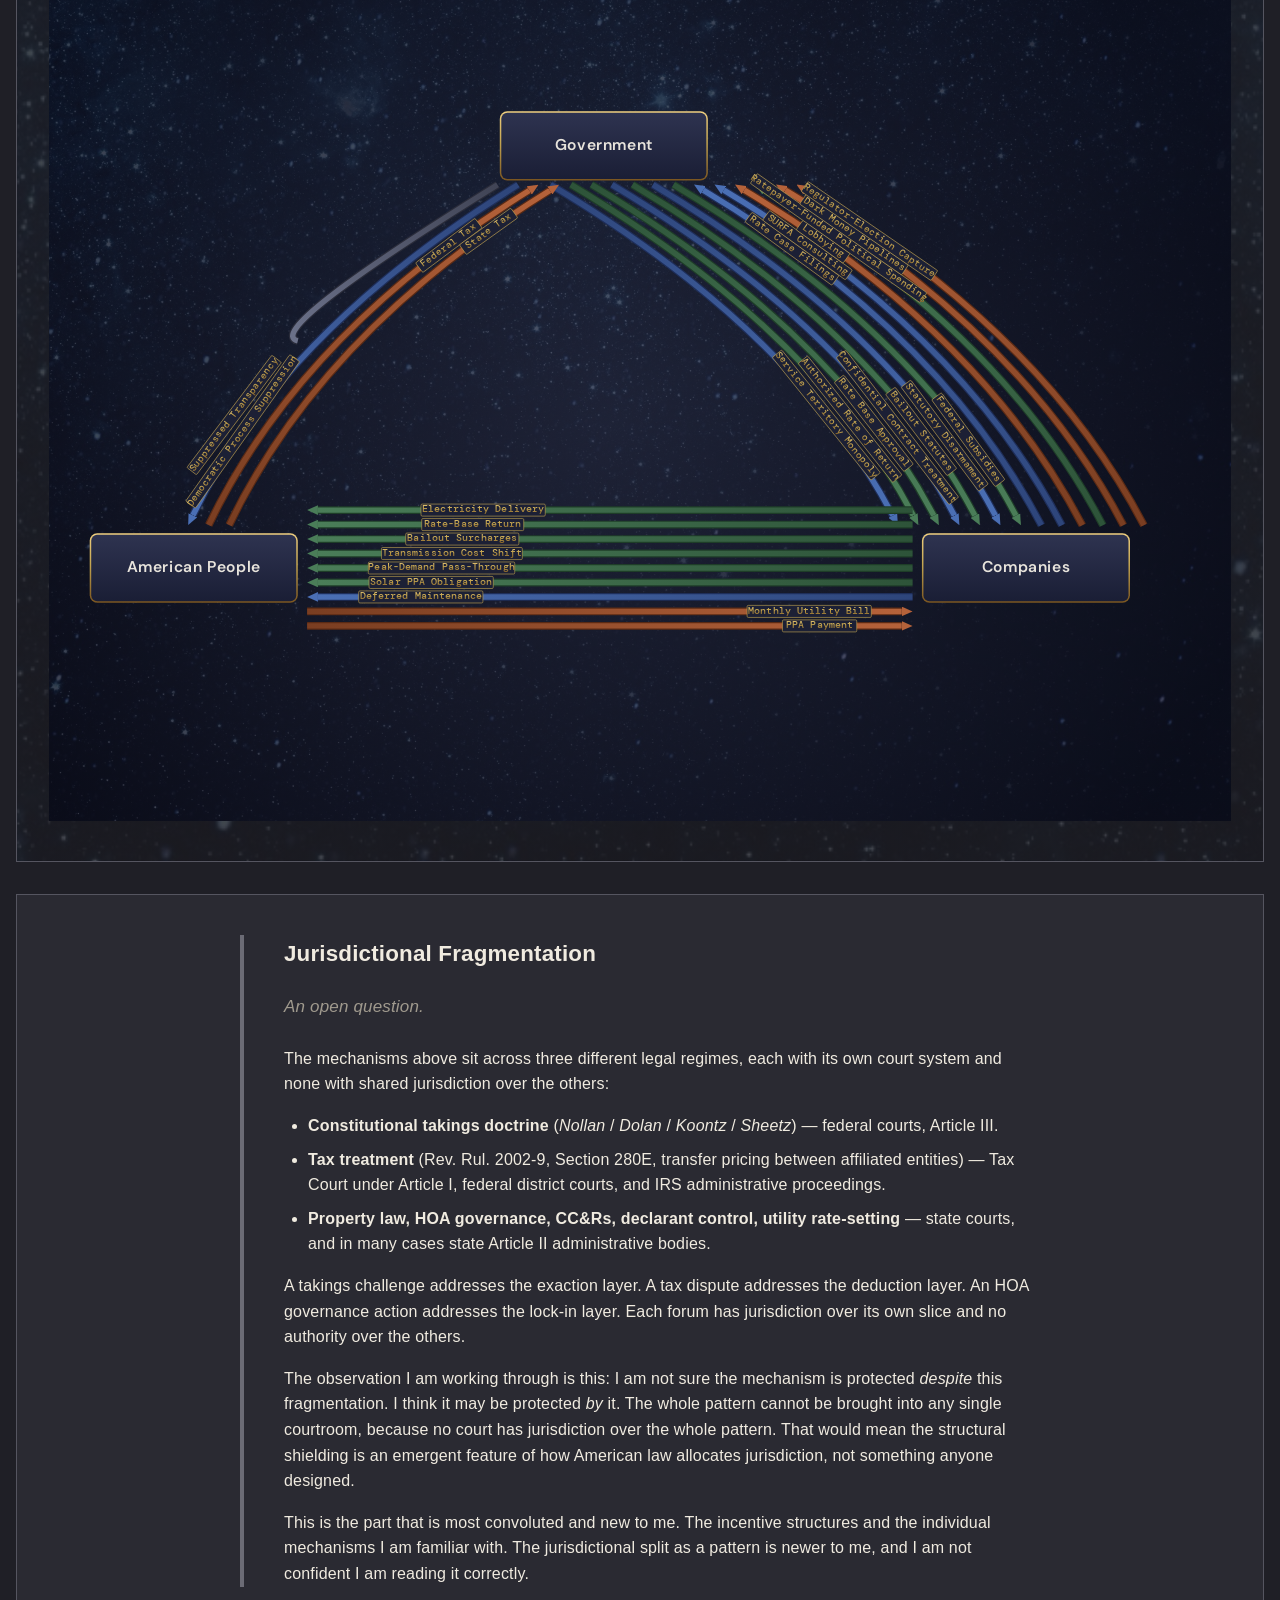
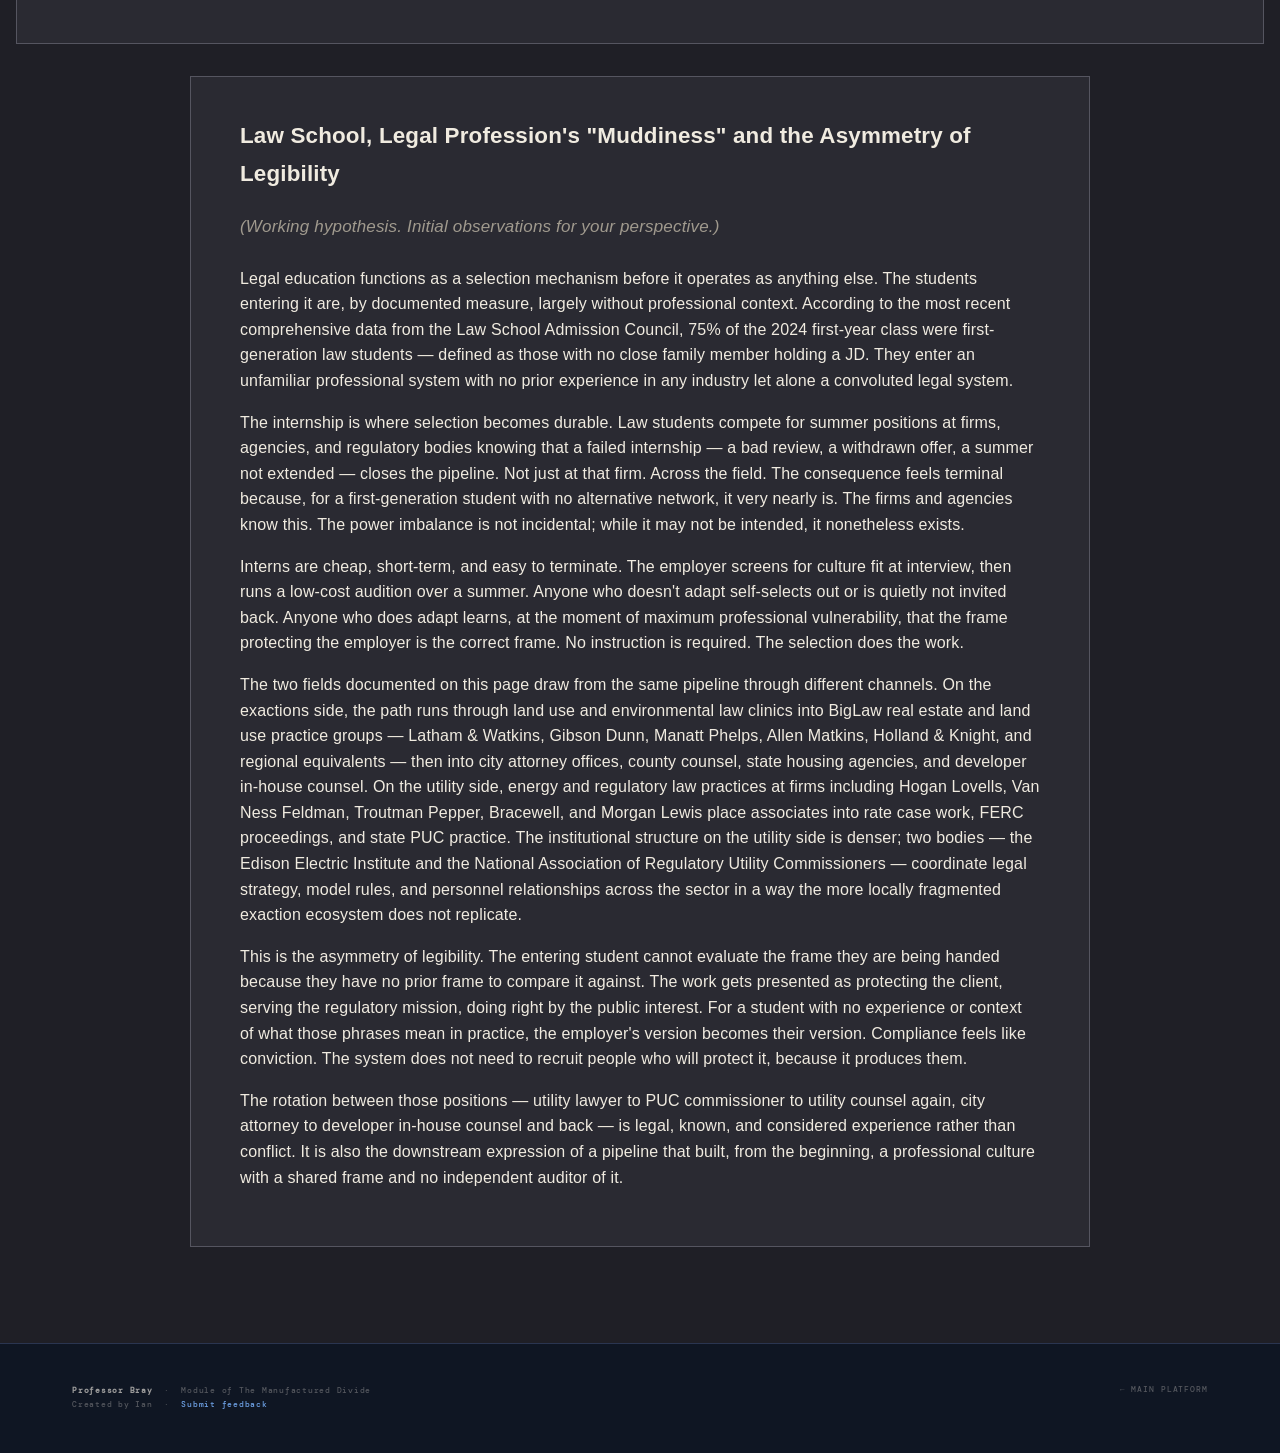
==== commit 40e57937: "Node click modals: slide-in panel with table/list/prose content" ====
--- a/professor-bray/index.html
+++ b/professor-bray/index.html
@@ -235,7 +235,7 @@
 #exaction-info-panel {
   display: none;
   opacity: 0;
-  transition: opacity 0.32s ease;
+  transition: opacity 0.8s ease;
   margin-top: 0;
   border-top: 1px solid rgba(196,165,80,0.35);
   background: rgba(10,12,22,0.94);
@@ -290,6 +290,71 @@
   line-height: 1.75;
   font-family: var(--sans);
 }
+/* ── NODE MODAL ── */
+.node-modal-overlay {
+  position: absolute;
+  inset: 0;
+  z-index: 50;
+  background: rgba(0,0,0,0);
+  pointer-events: none;
+  transition: background 0.3s ease;
+}
+.node-modal-overlay.visible {
+  background: rgba(0,0,0,0.52);
+  pointer-events: auto;
+}
+.node-modal-panel {
+  position: absolute;
+  top: 0; bottom: 0;
+  width: 46%;
+  background: rgba(8,10,20,0.98);
+  border: 1px solid rgba(196,165,80,0.35);
+  overflow-y: auto;
+  padding: 2rem 1.75rem;
+  transition: transform 0.35s ease;
+}
+.node-modal-panel.from-left  { left: 0;  transform: translateX(-100%); border-left: none; }
+.node-modal-panel.from-right { right: 0; transform: translateX(100%);  border-right: none; }
+.node-modal-panel.open { transform: translateX(0); }
+.node-modal-close {
+  position: absolute; top: 0.75rem; right: 0.75rem;
+  background: transparent; border: none;
+  color: #c4a550; font-size: 0.95rem;
+  font-family: var(--mono); cursor: pointer;
+  padding: 0.25rem 0.5rem; line-height: 1;
+}
+.node-modal-close:hover { color: var(--text-body); }
+.node-modal-title {
+  font-family: var(--sans); font-size: 1.15rem; font-weight: 700;
+  color: var(--text-body); margin-bottom: 1.25rem; padding-right: 2rem;
+}
+.node-modal-table {
+  width: 100%; border-collapse: collapse; margin-bottom: 1.5rem;
+}
+.node-modal-table th {
+  font-family: var(--mono); font-size: 0.65rem;
+  letter-spacing: 0.1em; text-transform: uppercase;
+  color: #c4a550; border-bottom: 1px solid rgba(196,165,80,0.3);
+  padding: 0.4rem 0.5rem; text-align: left;
+}
+.node-modal-table td {
+  color: var(--text-body); font-size: 0.83rem;
+  padding: 0.5rem 0.5rem; vertical-align: top;
+  border-bottom: 1px solid rgba(255,255,255,0.06); line-height: 1.55;
+}
+.node-modal-list {
+  margin: 0 0 1.5rem 0.5rem; padding-left: 1rem; list-style: disc;
+}
+.node-modal-list li {
+  color: var(--text-body); font-size: 0.88rem;
+  line-height: 1.6; margin-bottom: 0.35rem;
+}
+.node-modal-prose {
+  color: var(--text-muted); font-size: 0.86rem;
+  line-height: 1.75; font-style: italic;
+  border-top: 1px solid rgba(255,255,255,0.08);
+  padding-top: 1rem; margin-top: 0.5rem;
+}
 /* ── DIAGRAM HEADERS ── */
 .diagram-block { display: flex; flex-direction: column; }
 .diagram-section-heading {
@@ -390,8 +455,14 @@
       <p class="diagram-hinge-label">Quid pro quo, as stated.</p>
       <p class="diagram-section-subtitle">The nexus and the proportionality the doctrine requires — permits in exchange for infrastructure the new development's impact requires.</p>
       <p class="diagram-hinge-label">Quid pro quo, as practiced.</p>
-      <div style="padding:0;">
+      <div style="padding:0; position:relative;">
         <div id="exaction-diagram-v2"></div>
+        <div id="exaction-node-modal" class="node-modal-overlay">
+          <div id="exaction-node-panel" class="node-modal-panel">
+            <button id="exaction-node-close" class="node-modal-close">✕</button>
+            <div id="exaction-node-content"></div>
+          </div>
+        </div>
         <div id="exaction-info-panel">
           <div id="exaction-info-tabs"></div>
           <div id="exaction-info-body"></div>
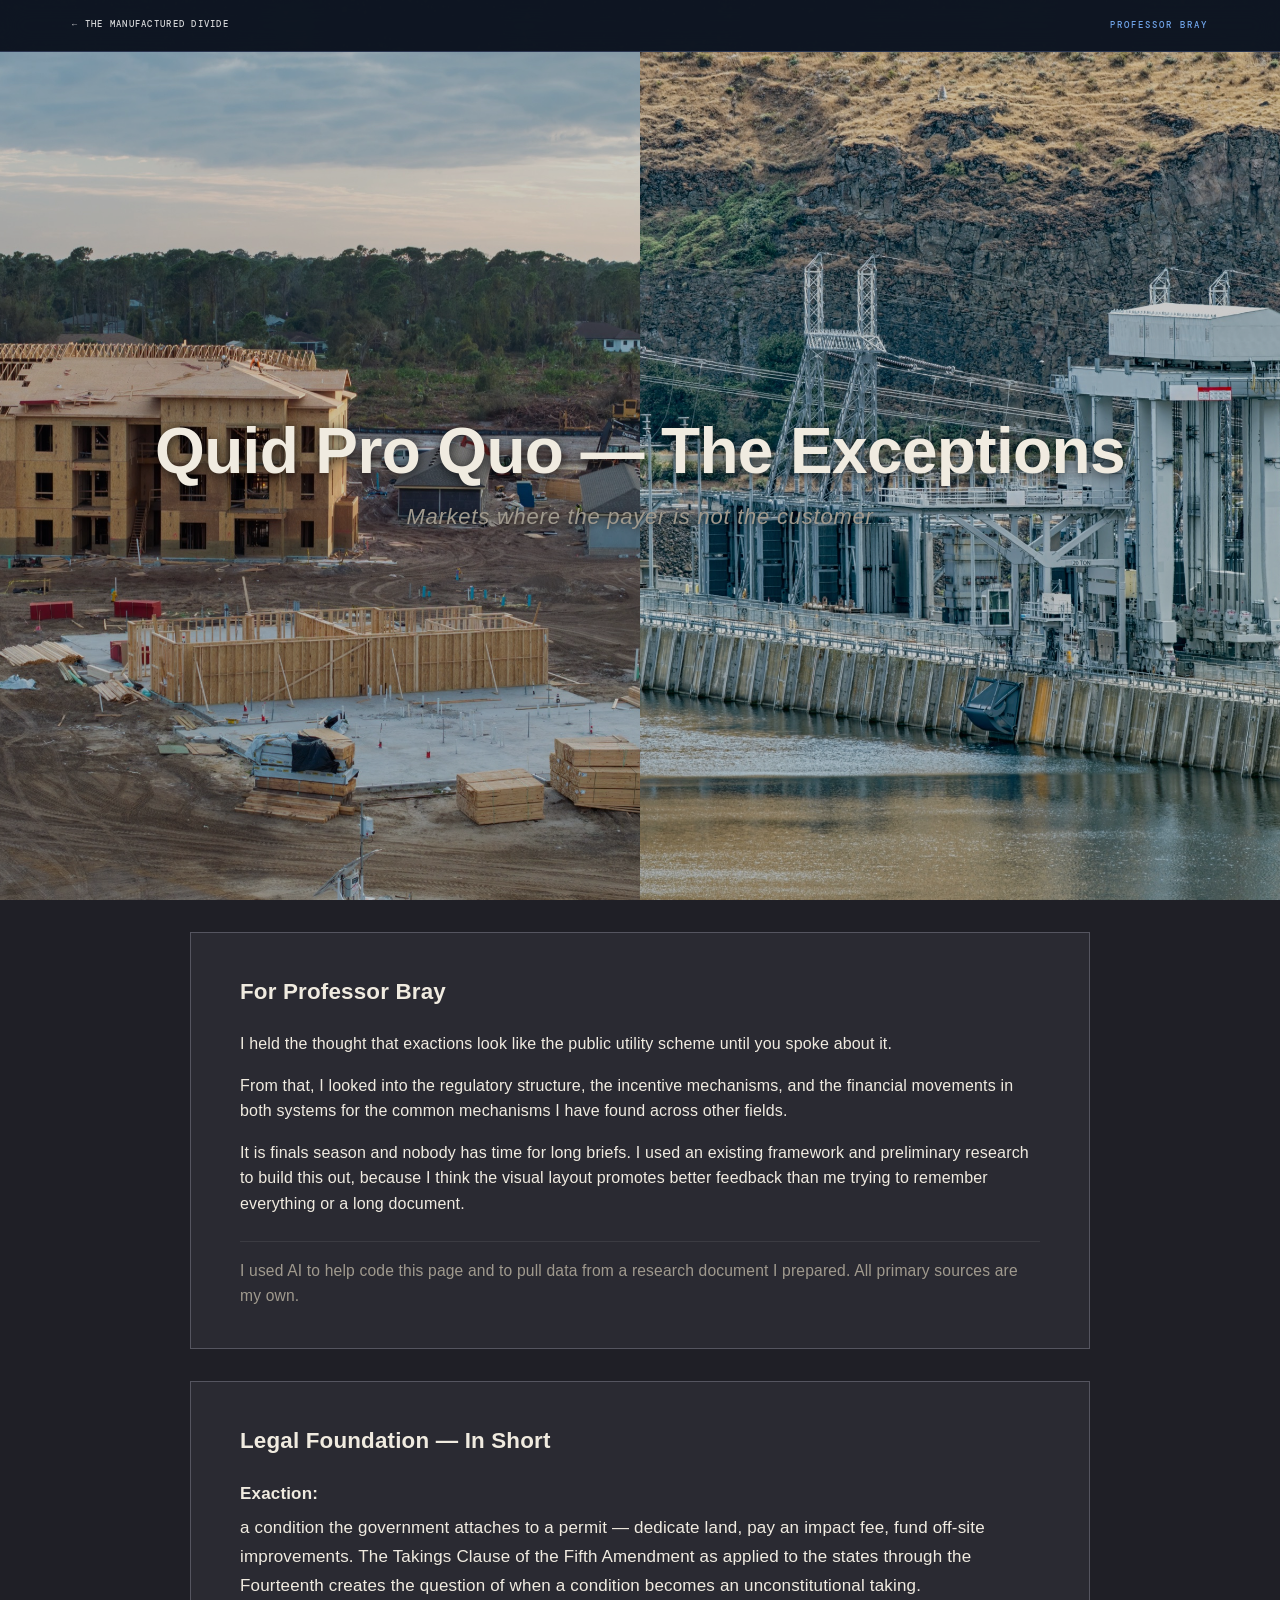
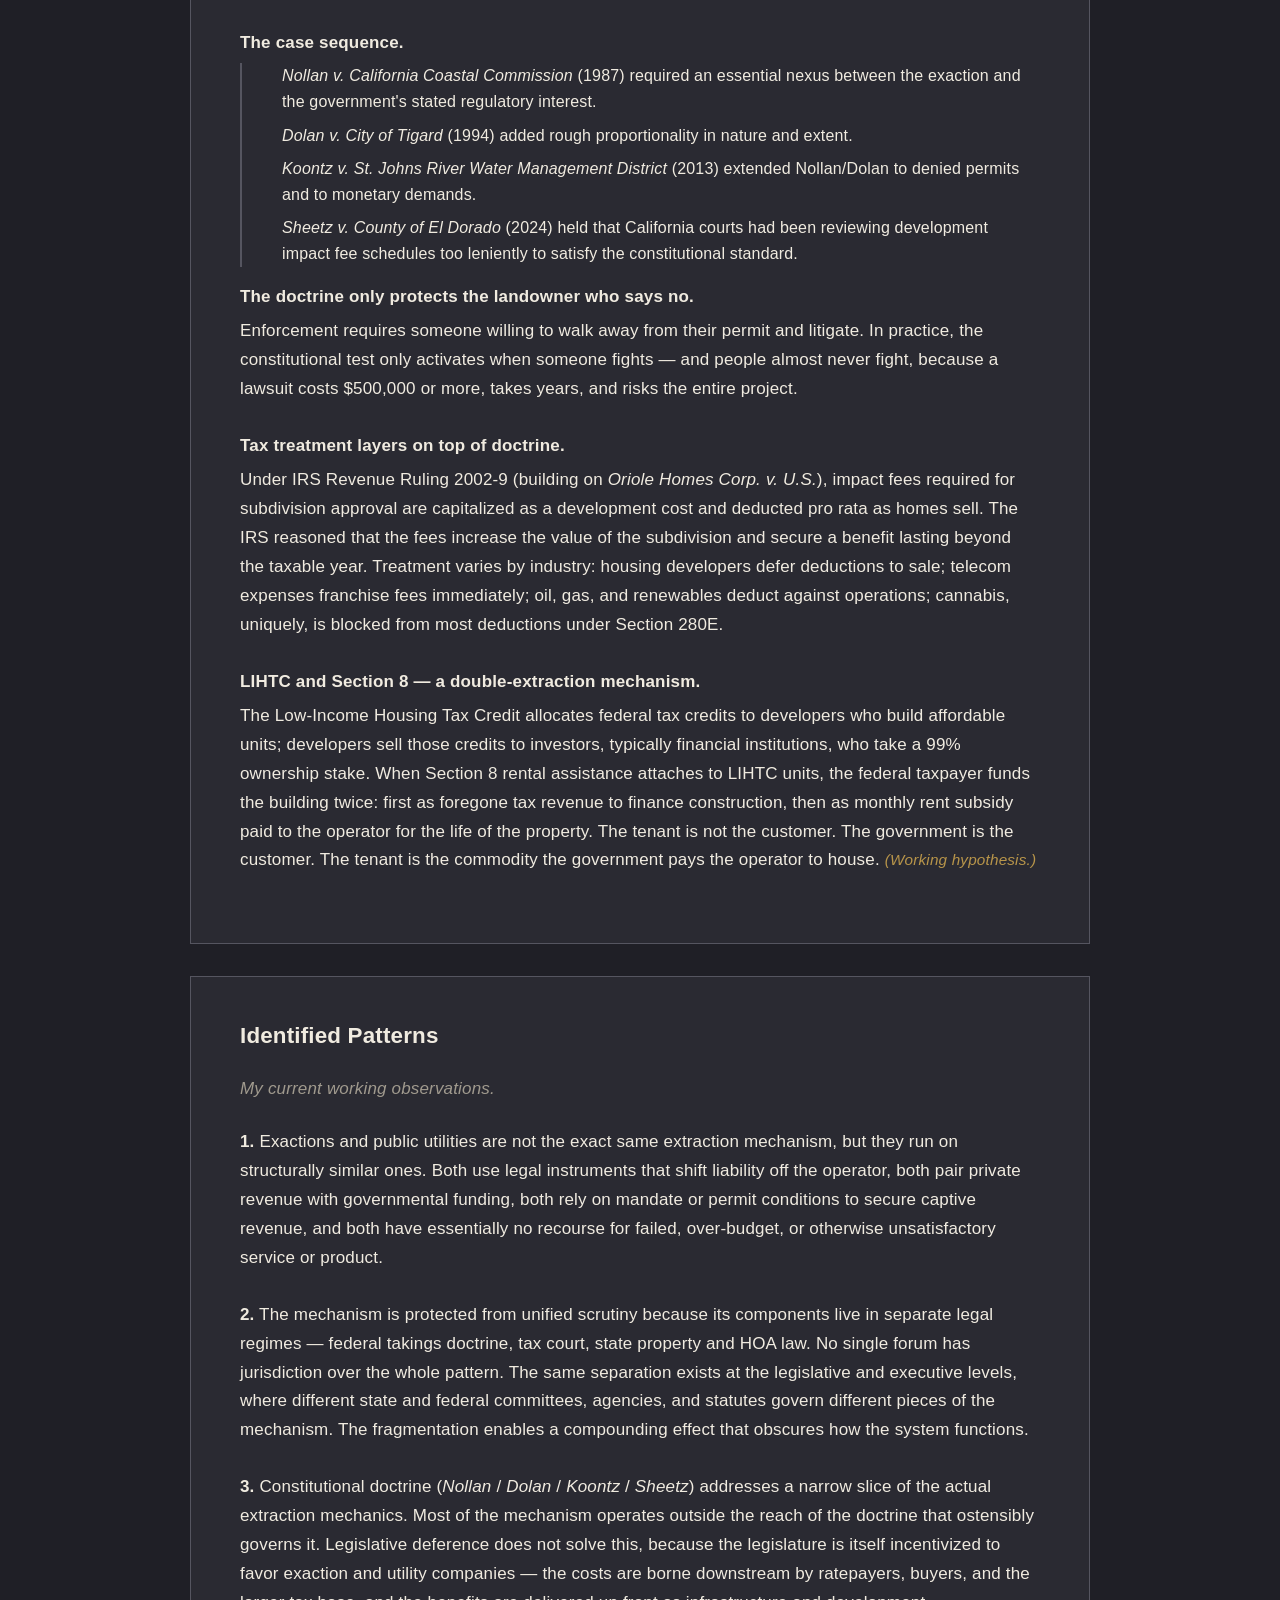
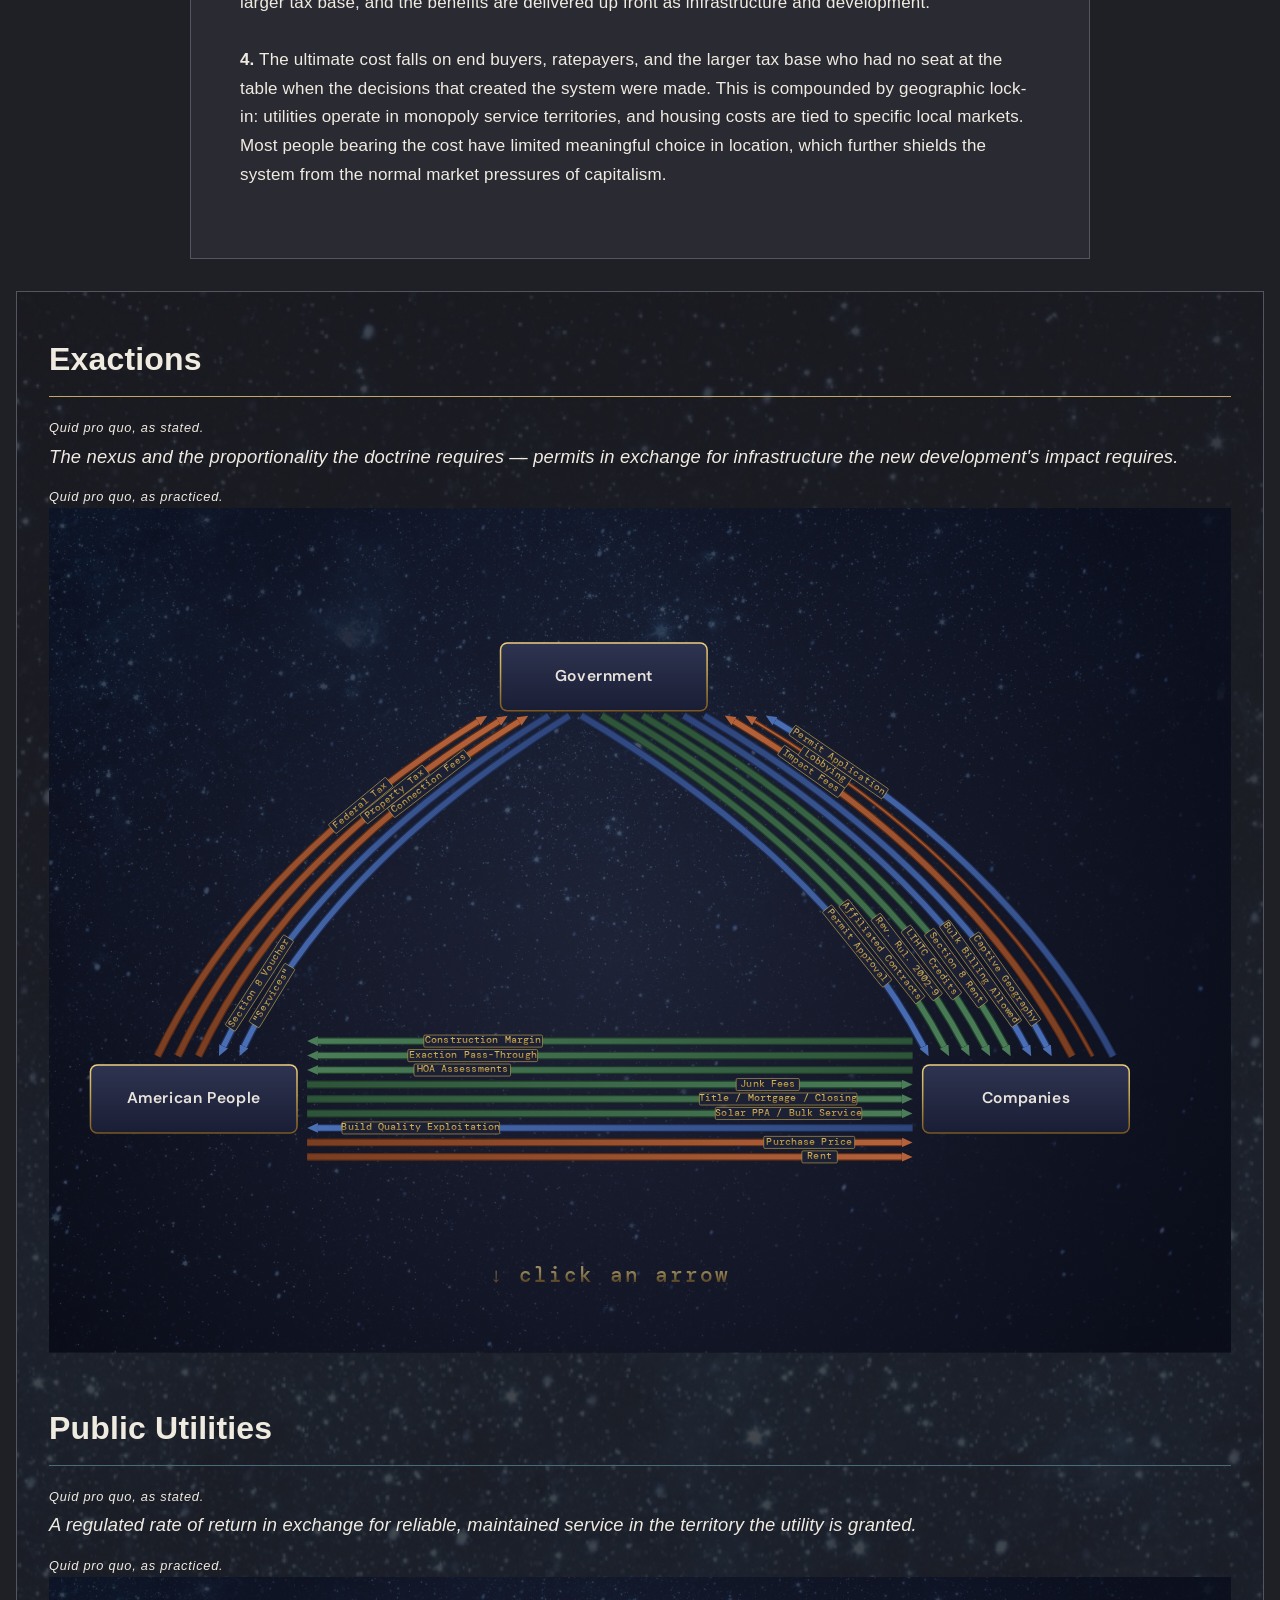
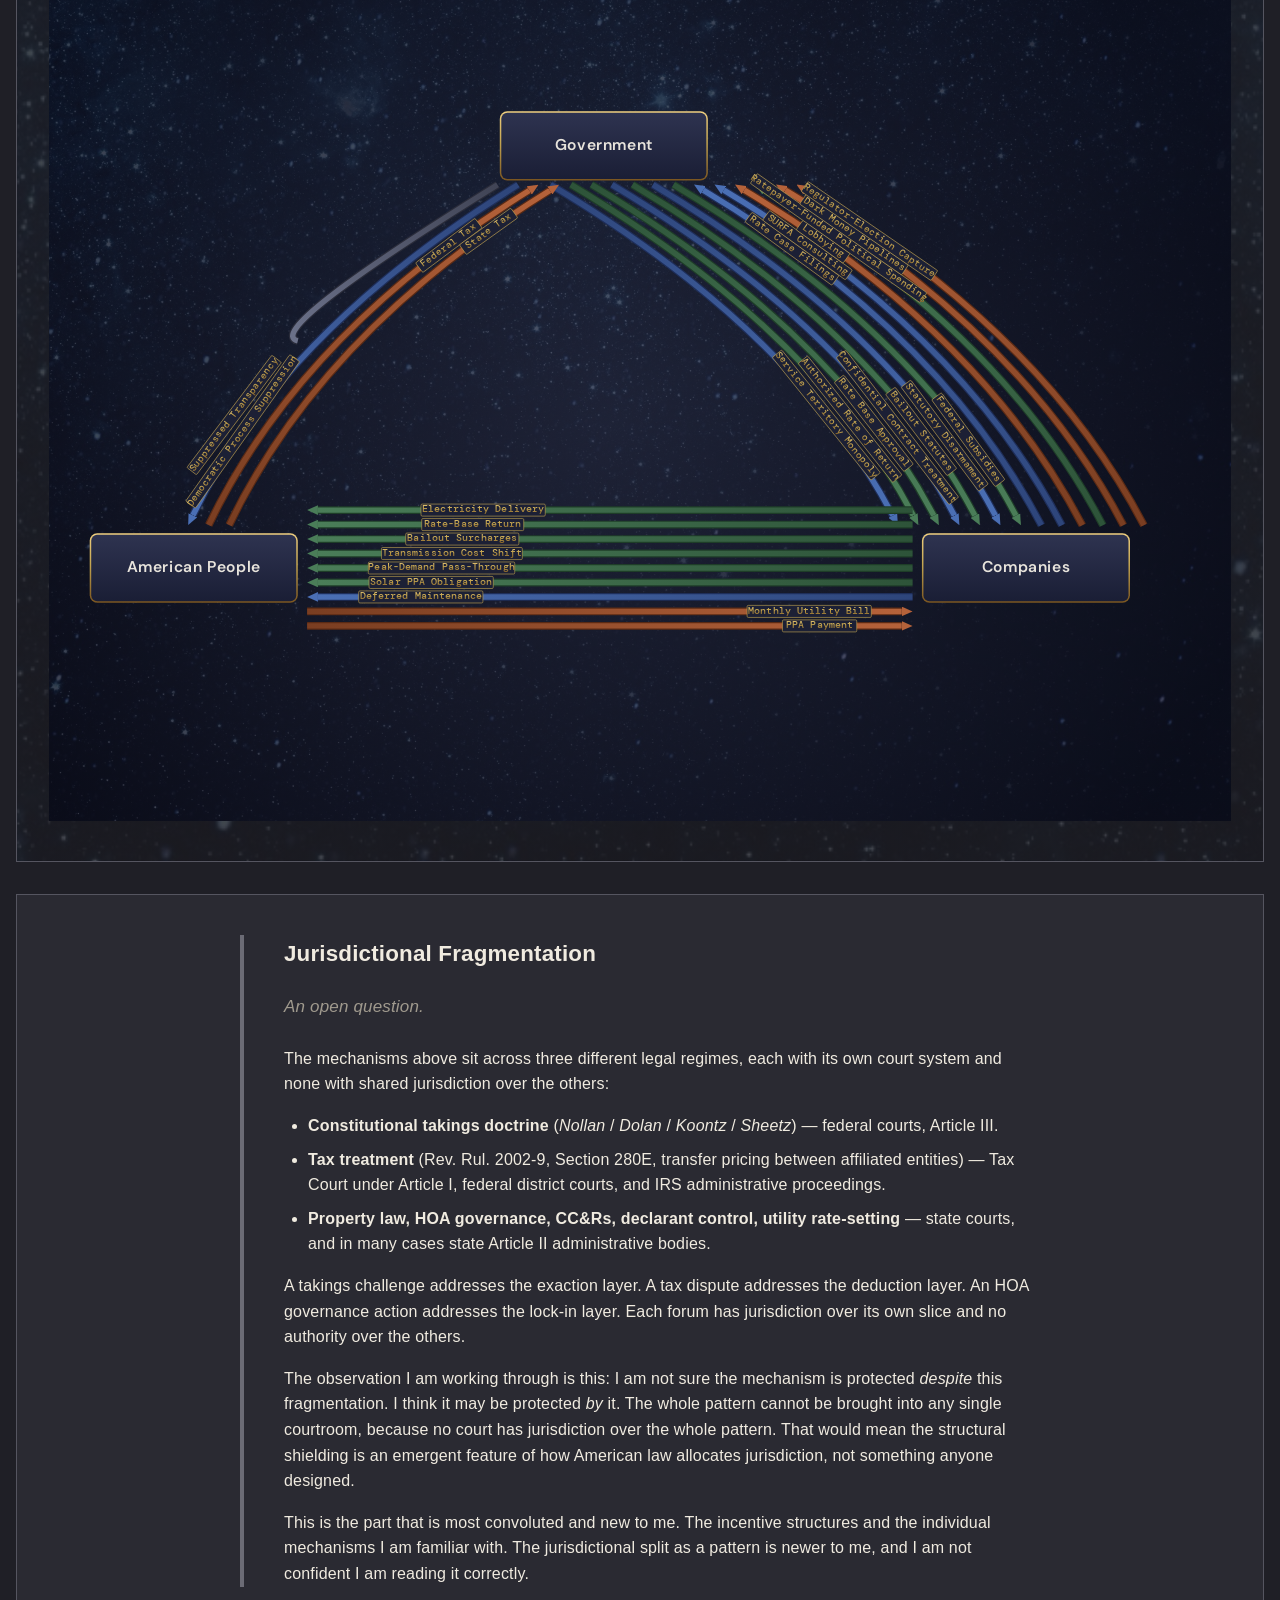
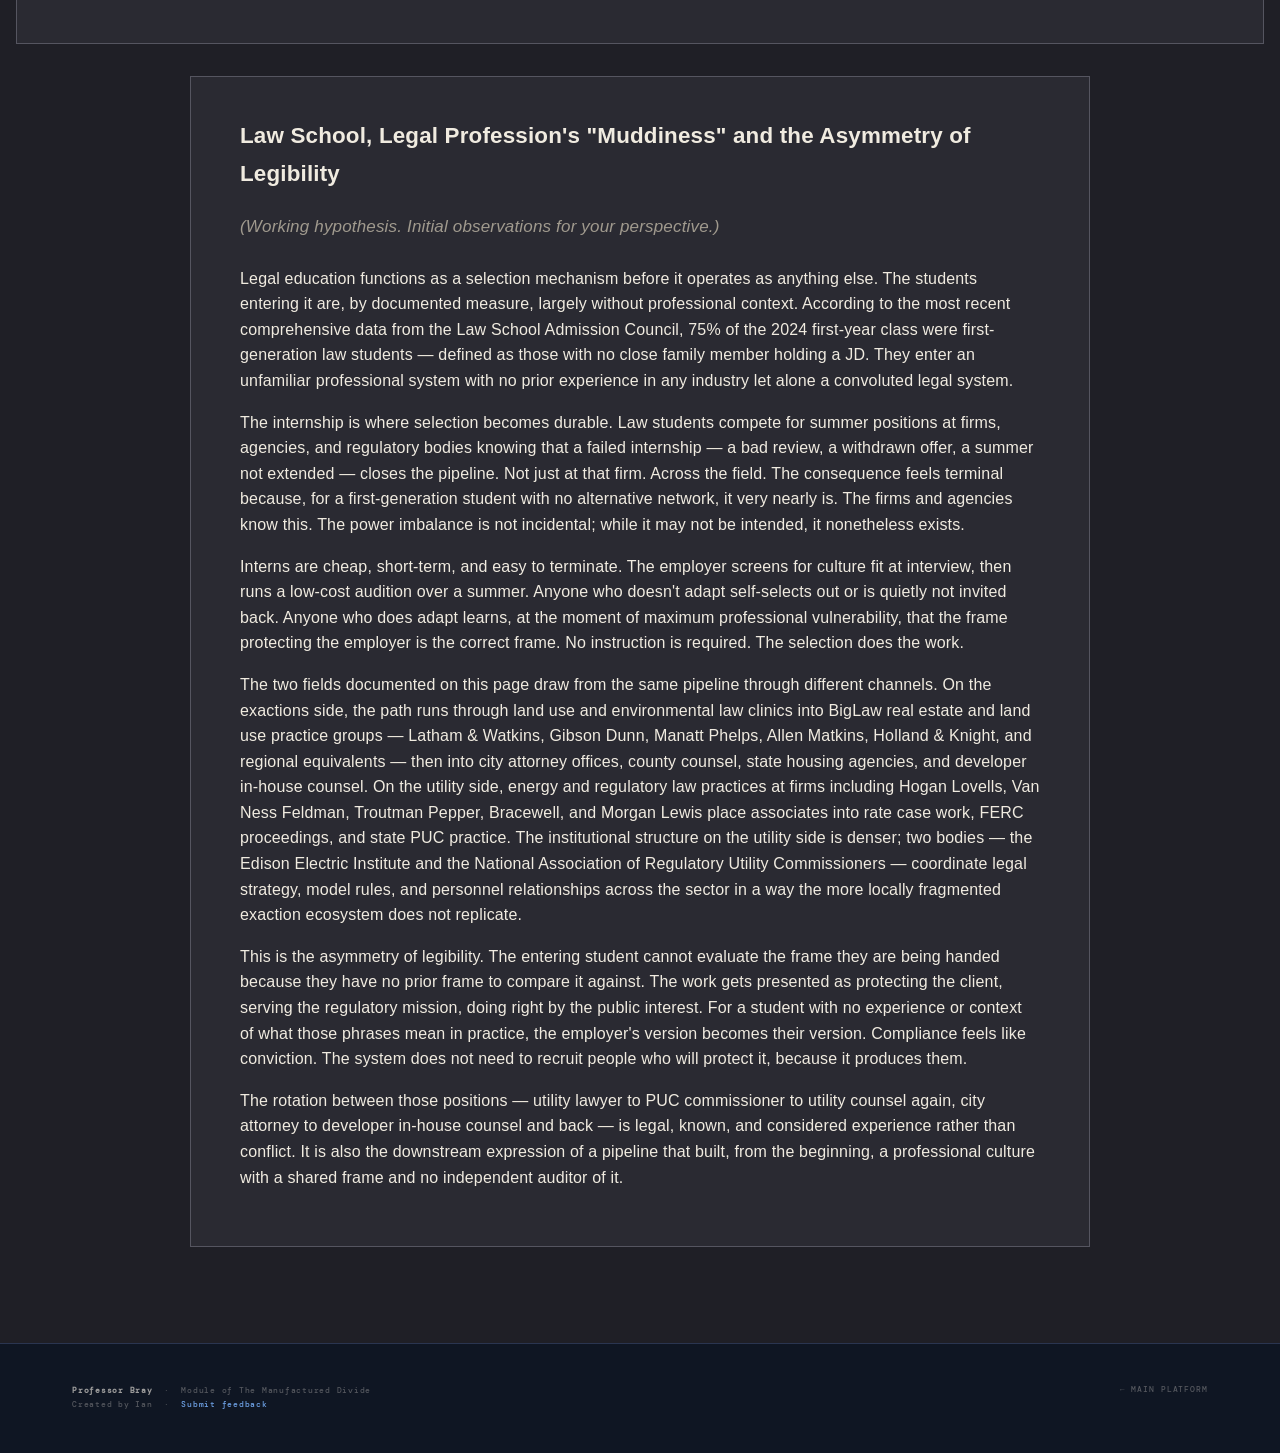
==== commit 33bdcaa1: "Fix node modal panel visible before click" ====
--- a/professor-bray/index.html
+++ b/professor-bray/index.html
@@ -313,6 +313,7 @@
   padding: 2rem 1.75rem;
   transition: transform 0.35s ease;
 }
+.node-modal-panel { transform: translateX(-200%); }
 .node-modal-panel.from-left  { left: 0;  transform: translateX(-100%); border-left: none; }
 .node-modal-panel.from-right { right: 0; transform: translateX(100%);  border-right: none; }
 .node-modal-panel.open { transform: translateX(0); }
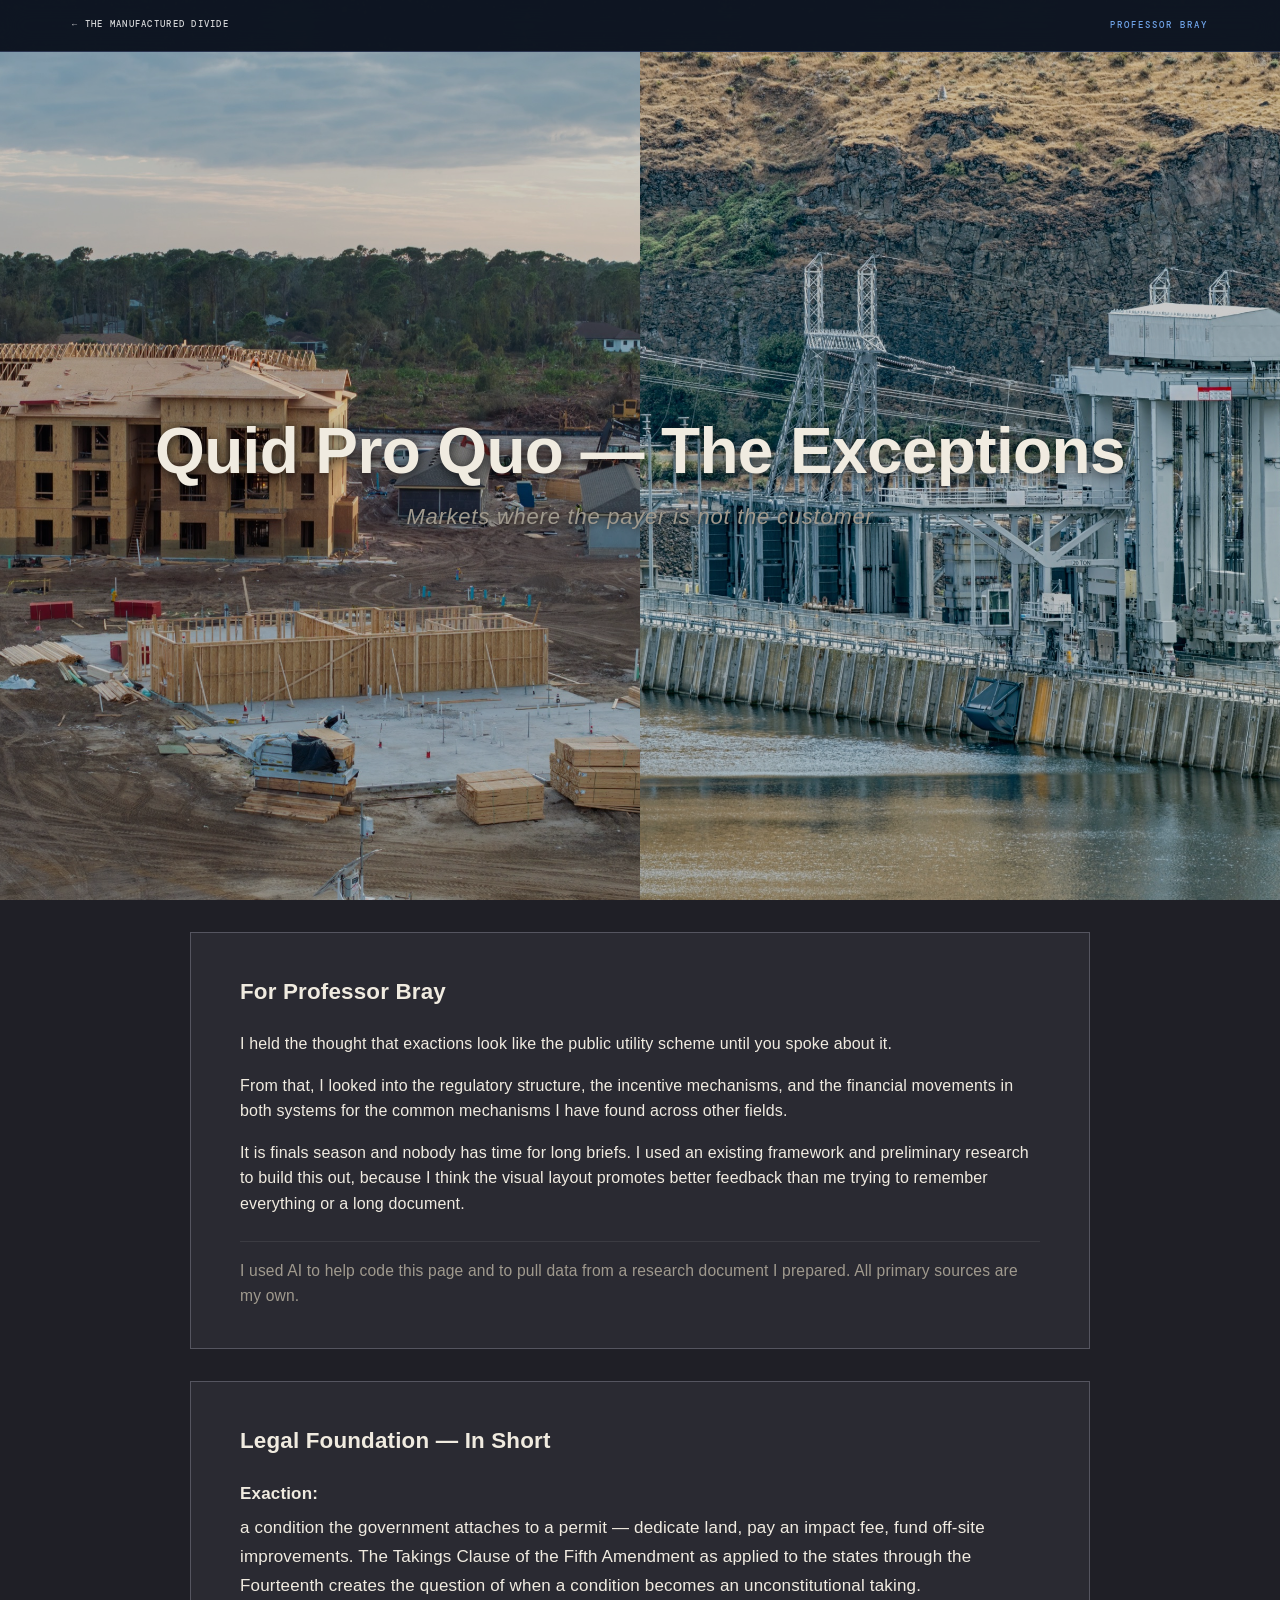
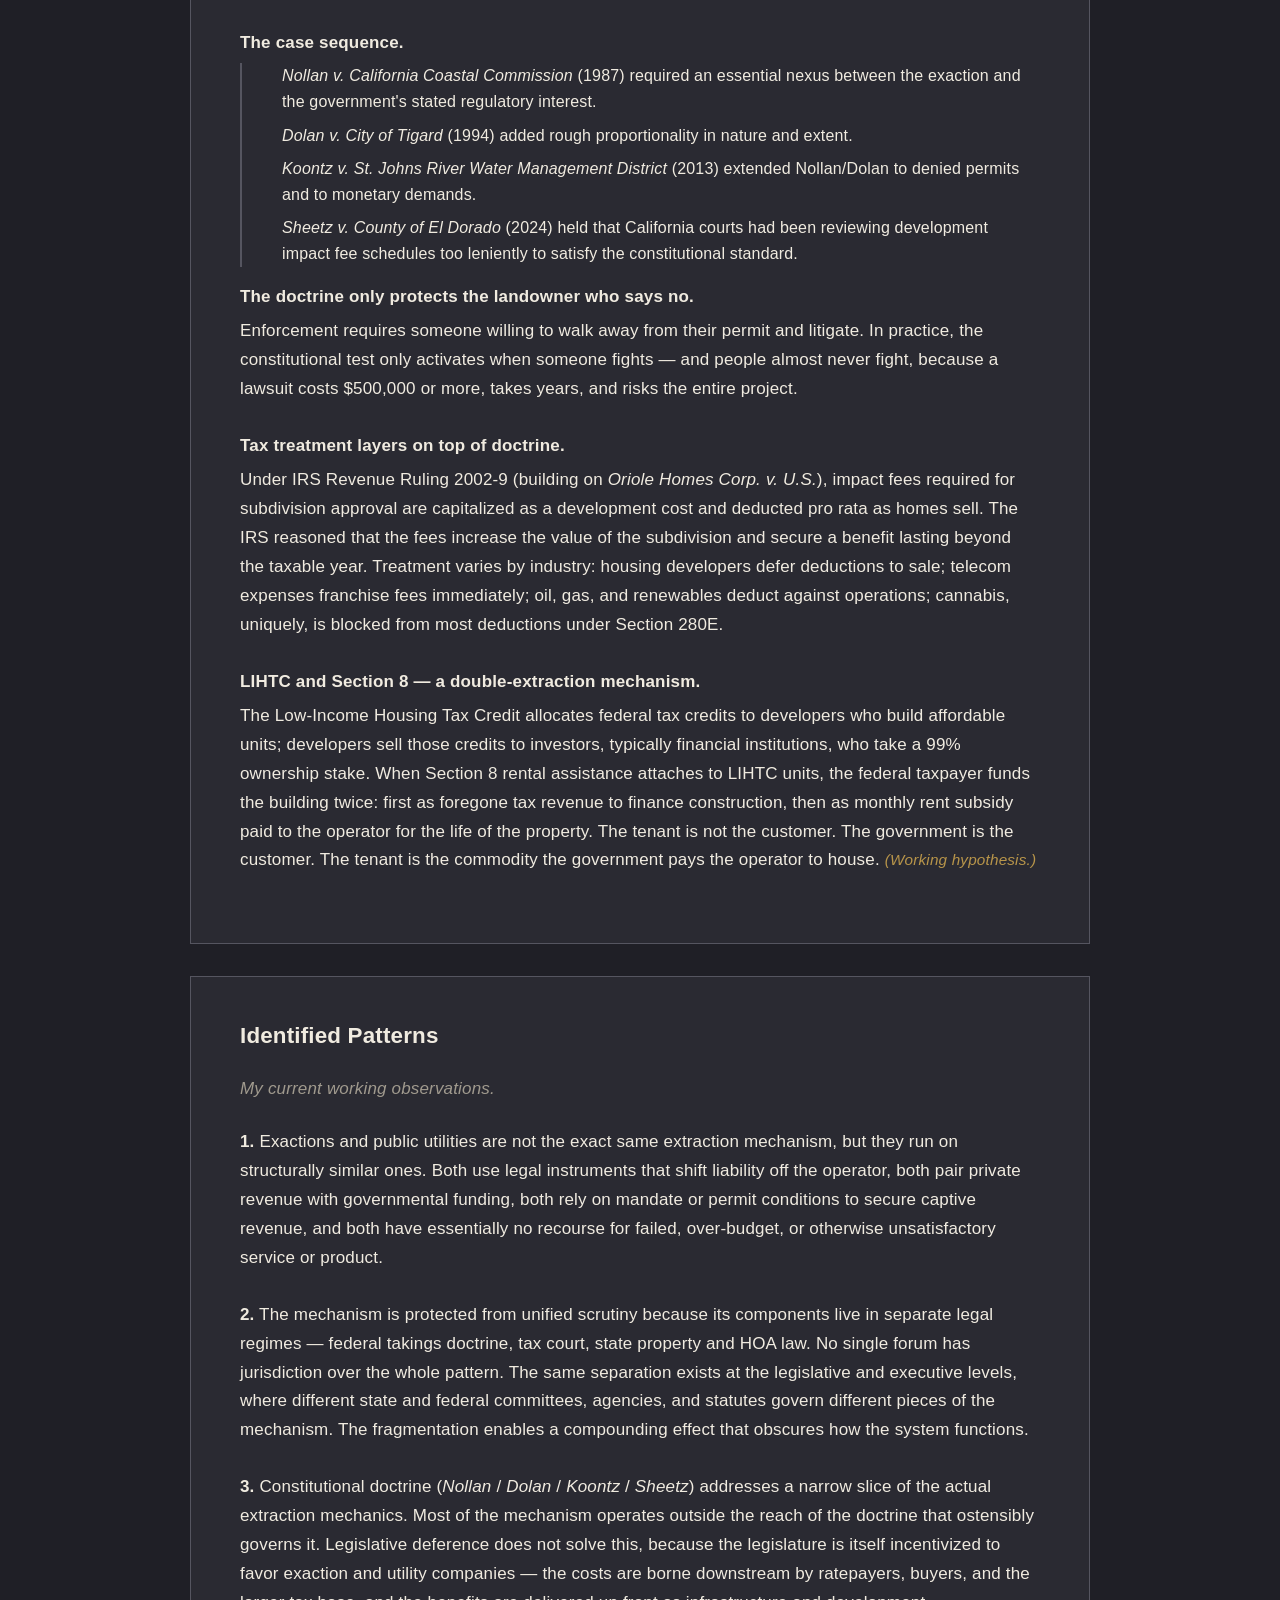
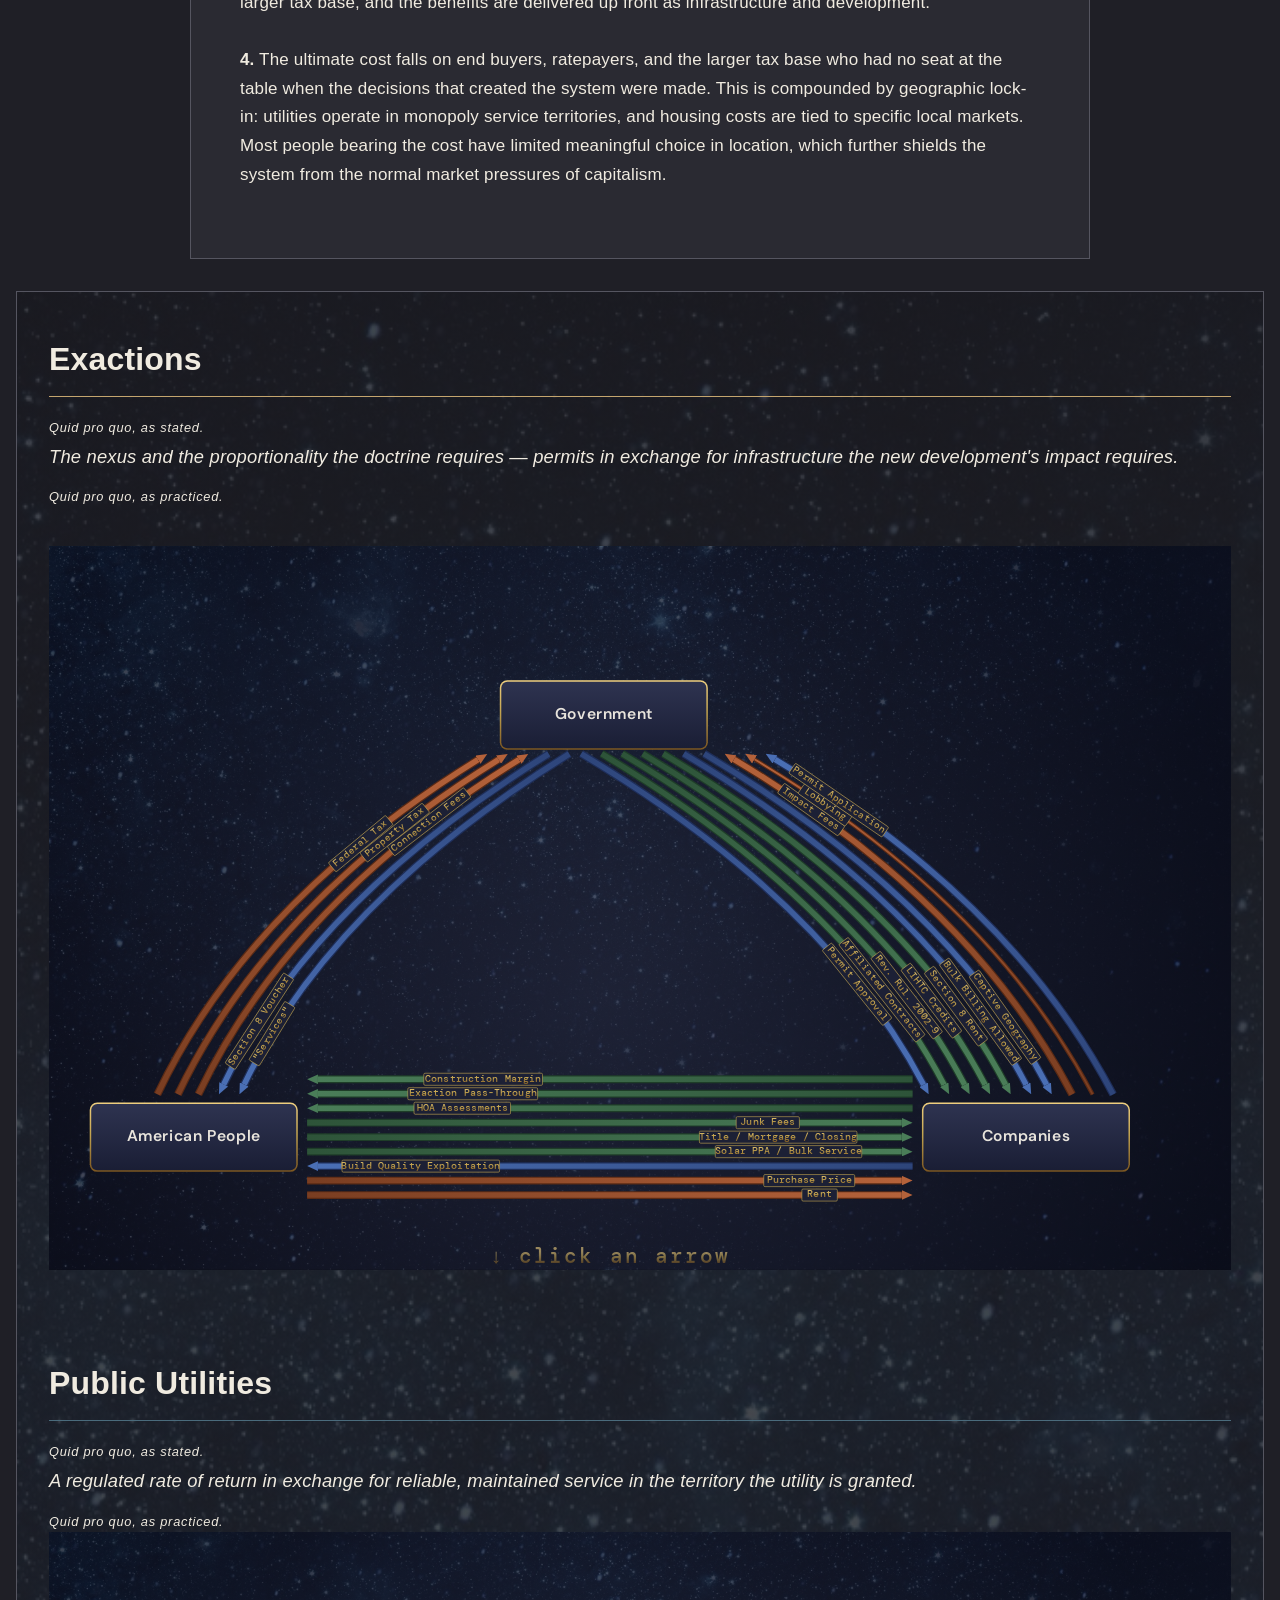
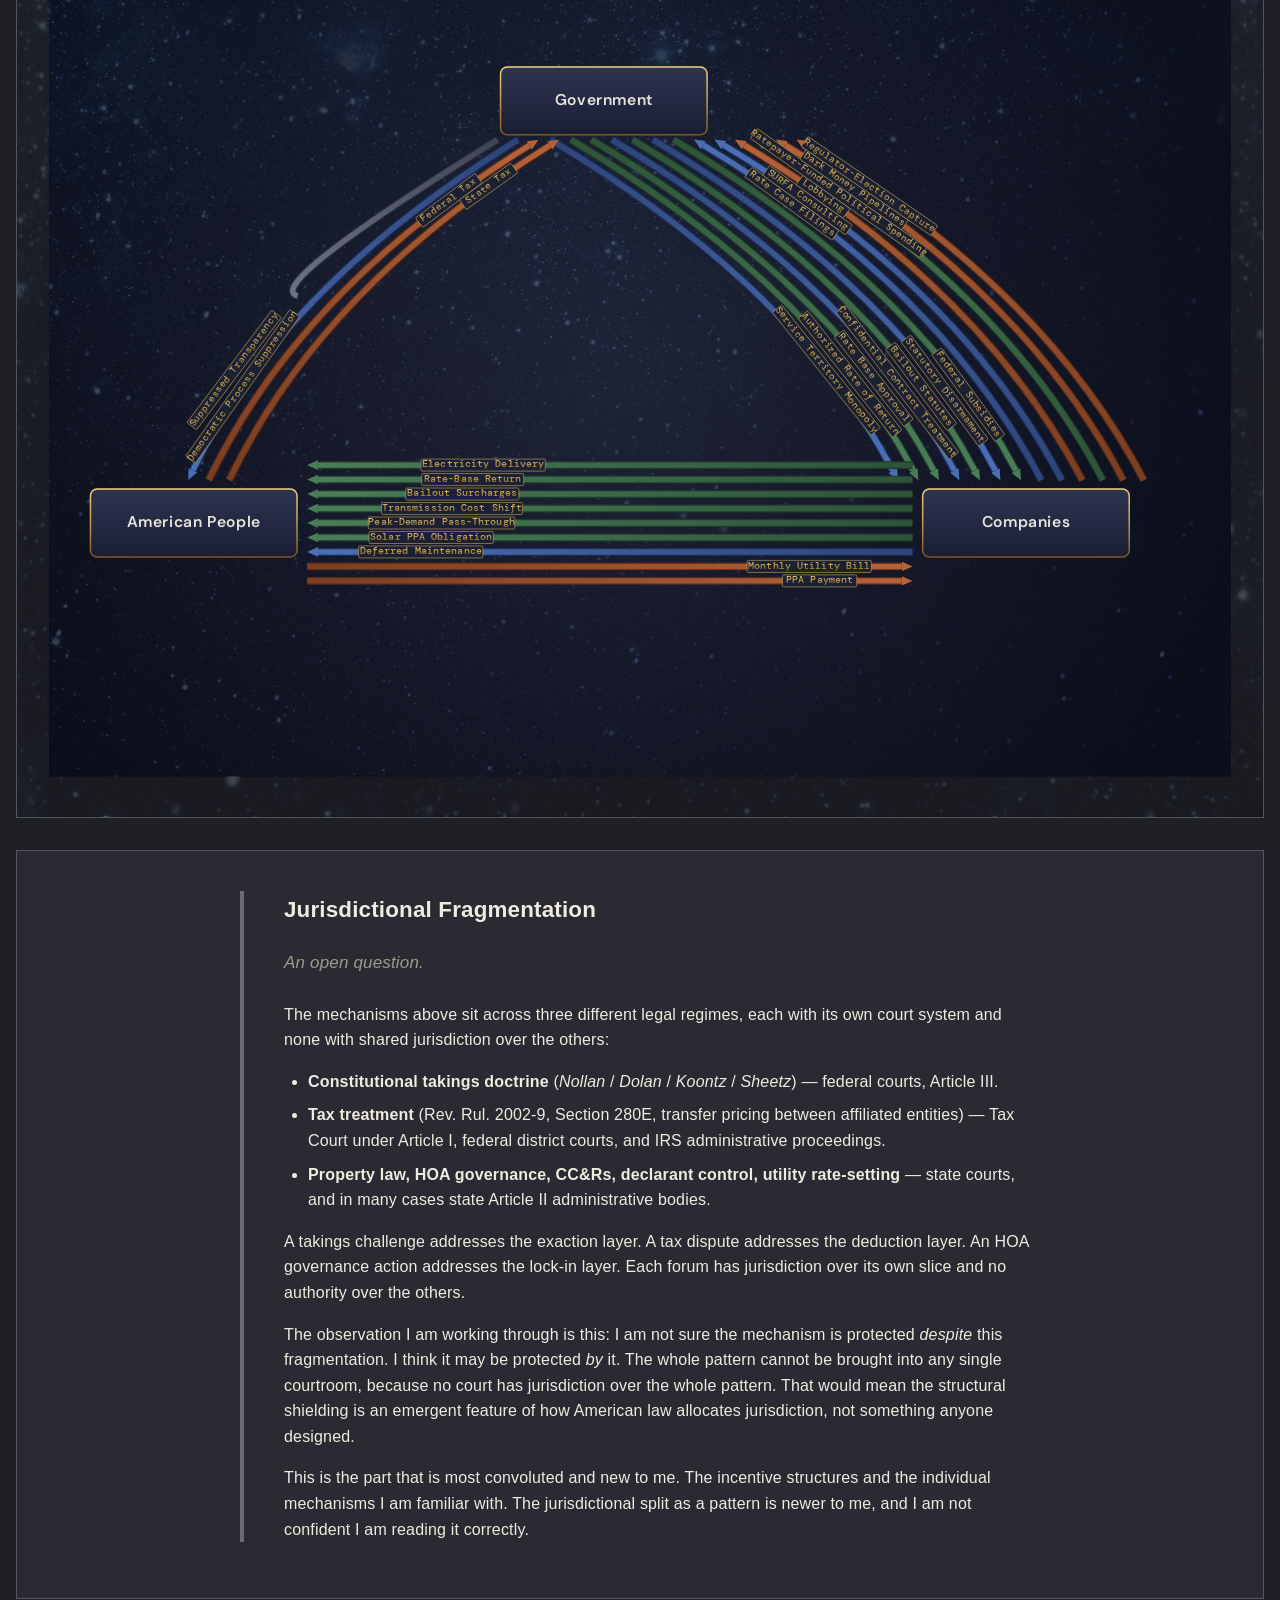
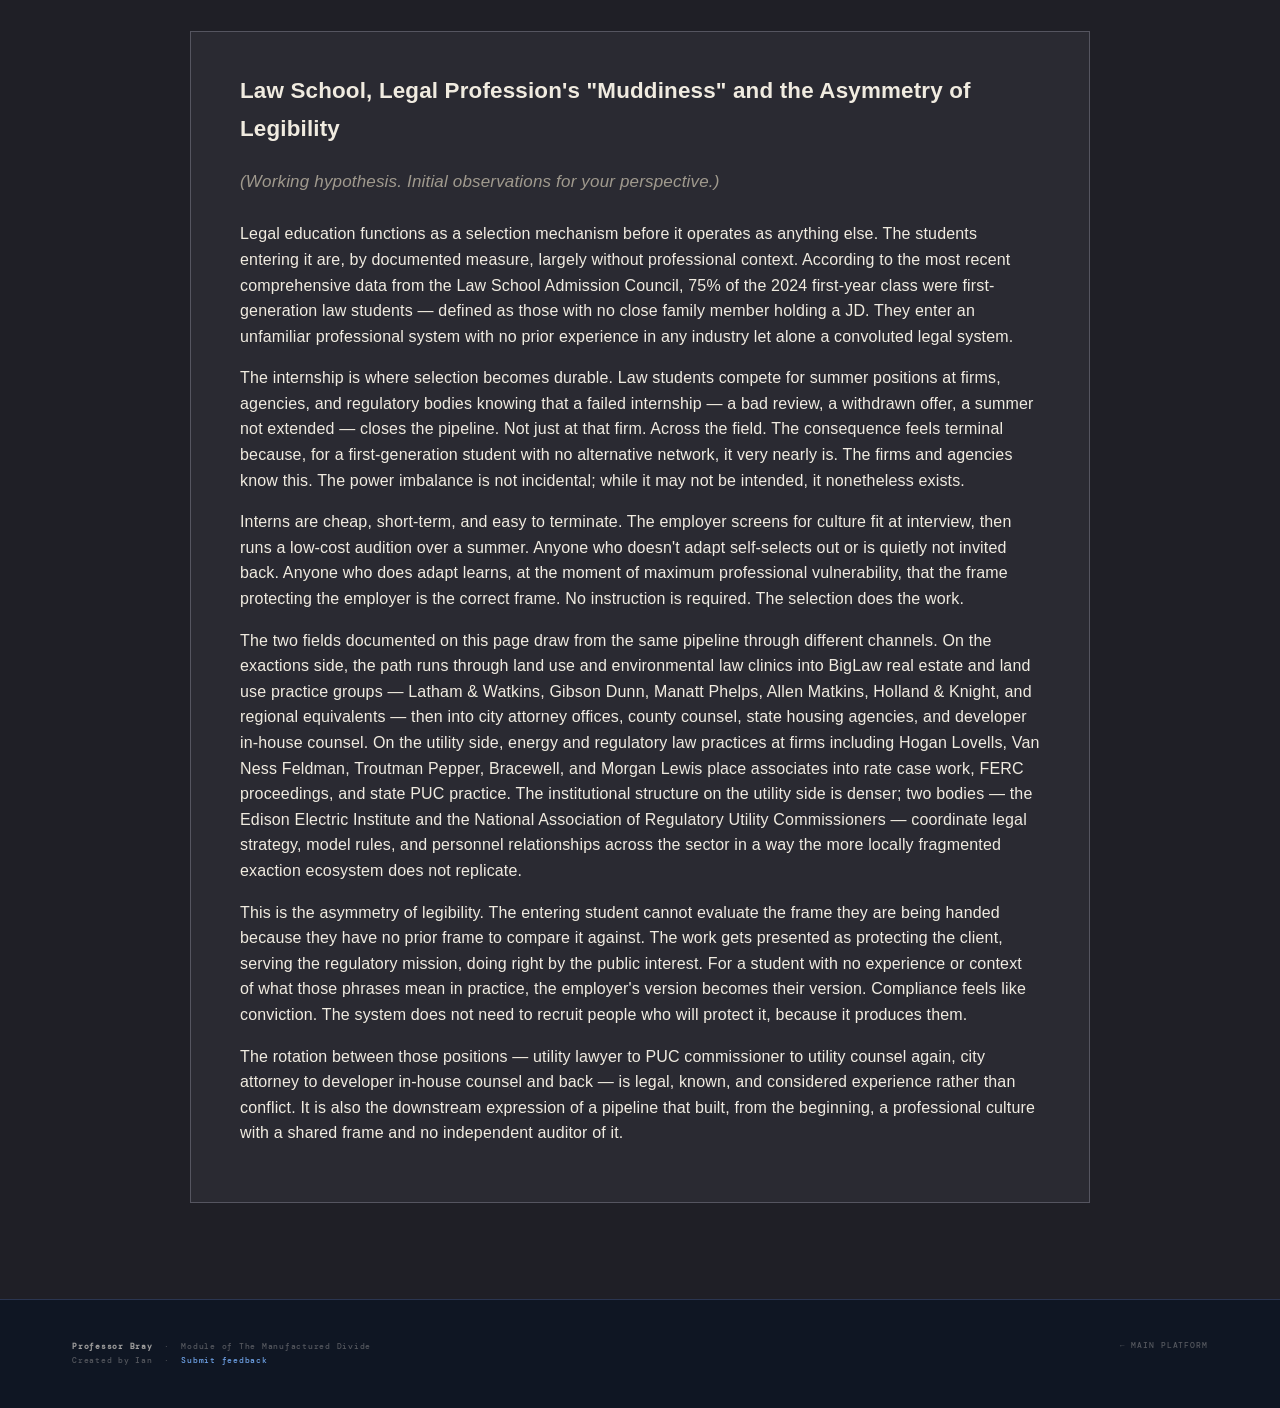
==== commit e946e939: "Add directional pulse animation on hover — primary full speed, secondary half" ====
--- a/professor-bray/index.html
+++ b/professor-bray/index.html
@@ -356,6 +356,17 @@
   border-top: 1px solid rgba(255,255,255,0.08);
   padding-top: 1rem; margin-top: 0.5rem;
 }
+@keyframes v2-dash-flow {
+  to { stroke-dashoffset: -44; }
+}
+.pulse-primary path:last-child {
+  stroke-dasharray: 24 20;
+  animation: v2-dash-flow 0.7s linear infinite;
+}
+.pulse-secondary path:last-child {
+  stroke-dasharray: 24 20;
+  animation: v2-dash-flow 1.4s linear infinite;
+}
 /* ── DIAGRAM HEADERS ── */
 .diagram-block { display: flex; flex-direction: column; }
 .diagram-section-heading {
@@ -456,7 +467,7 @@
       <p class="diagram-hinge-label">Quid pro quo, as stated.</p>
       <p class="diagram-section-subtitle">The nexus and the proportionality the doctrine requires — permits in exchange for infrastructure the new development's impact requires.</p>
       <p class="diagram-hinge-label">Quid pro quo, as practiced.</p>
-      <div style="padding:0; position:relative;">
+      <div style="padding:0; position:relative; overflow:hidden;">
         <div id="exaction-diagram-v2"></div>
         <div id="exaction-node-modal" class="node-modal-overlay">
           <div id="exaction-node-panel" class="node-modal-panel">
